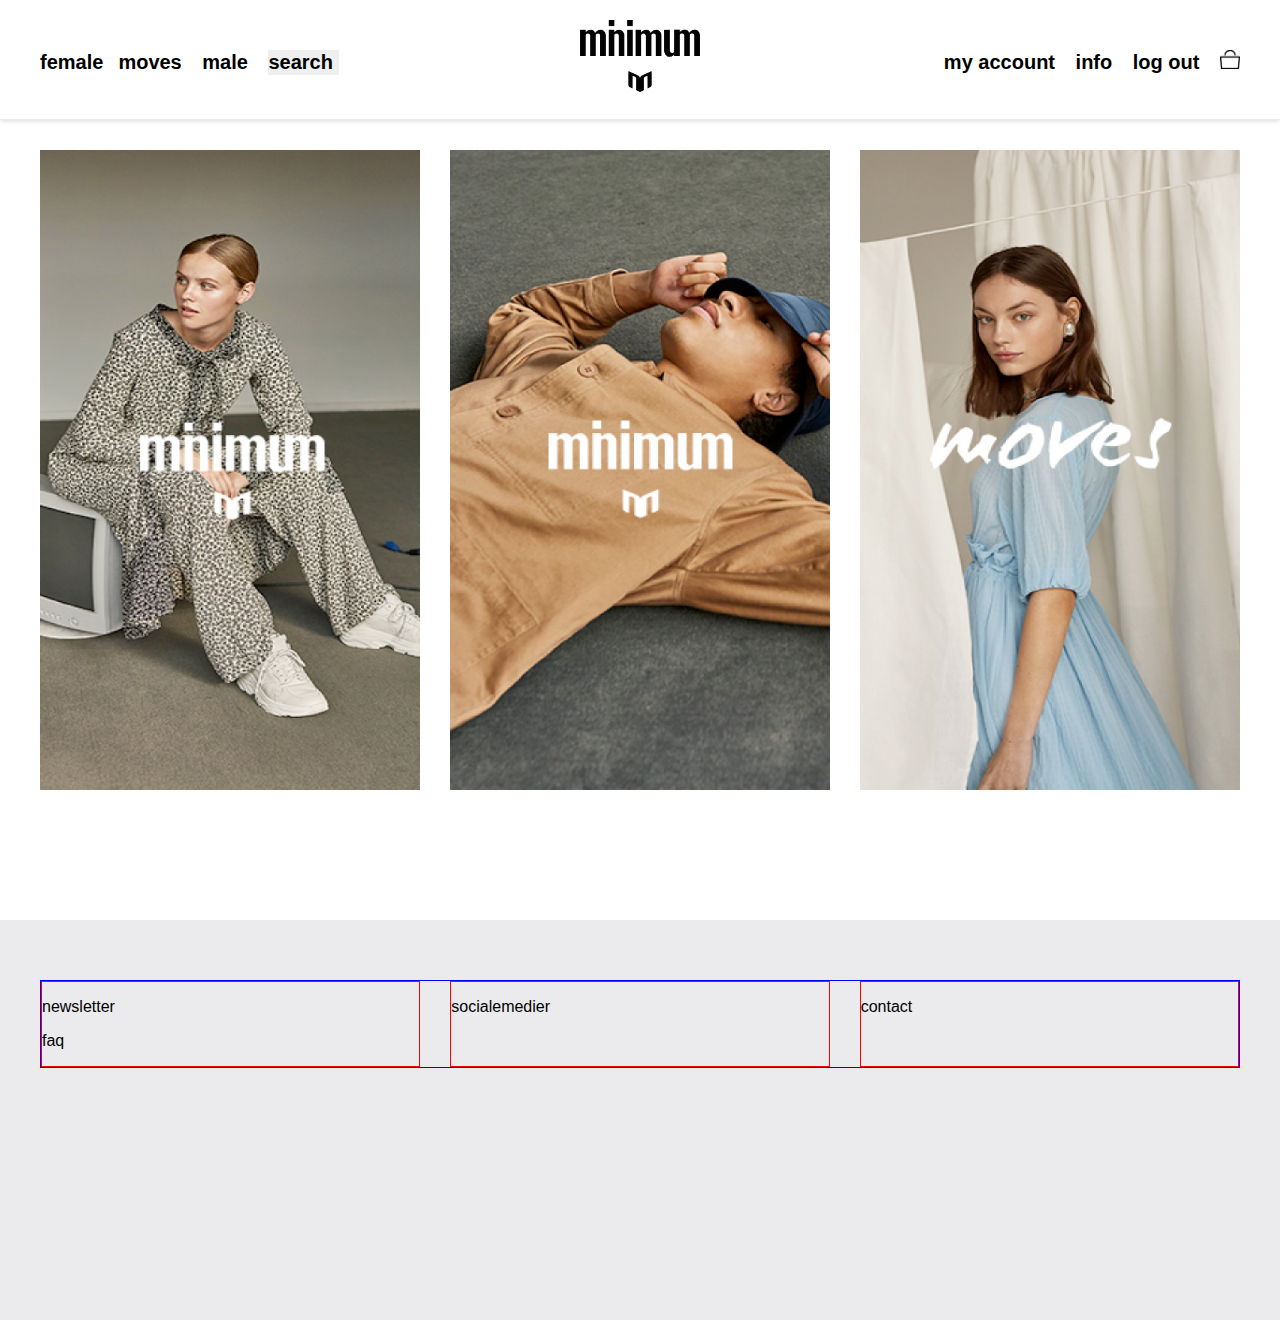
==== index.html @ 531c40c9 "First test" ====
<!DOCTYPE html>
<html lang="en">

<head>
<link rel="stylesheet" type="text/css" href="Styles/style.css">

</head>

<body>

    <header>

    </header>



    <!--    PAGE CONTENT-->
    <section class="page">

        <div id="frontflex">
            <div class="frontmenu1"><a href="female.html"><img src="img/femlae.png" alt=""></a></div>
            <div class="frontmenu2"><a href="male.html"><img src="img/male.png" alt=""></a></div>
            <div class="frontmenu3"><a href="moves.html"><img src="img/moves.png" alt=""></a></div>
        </div>



    </section>

    <footer>

    </footer>
    <script src="js/headerFooter.js"></script>

</body></html>




<!--

HEADER

<nav>
            <div id="headflex1">
               <a href="menu.html" class="burger">&#9776;</a>
                <ul class="headmenu">
                    <li class="menu1 menufirst"><a href="female.html">female</a></li>
                    <li class="menu1"><a href="male.html">male</a></li>
                    <li class="menu1"><a href="moves.html">moves</a></li>
                    <li class="menu1 menulast"><button class="openBtn" onclick="openSearch()">search</button></li>
                </ul>
            </div>
            <div id="headflex2"><a href="index.html"> <img id="logo" src="img/minimumlogo_black.png"> </a></div>
            <div id="headflex3">
                <ul class="headmenu2">
                    <li class="menu2 menufirst"><a href="myaccount.html">my account</a></li>
                    <li class="menu2"><a href="info.html">info</a></li>
                    <li class="menu2"><a href="login.html">log out</a></li>
                    <li class="menu2 menulast"><a href="checkout.html"><img src="img/kurv.png" id="kurven"></a></li>
                </ul>
            </div>
        </nav>
        

        <div id="myOverlay" class="overlay">
  <span class="closebtn" onclick="closeSearch()" title="Close Overlay">×</span>
  <div class="overlay-content">
    <form action="male.html">
      <input type="text" placeholder="search for styles" name="search">
      <button type="submit">search</button>
    </form>
  </div>
</div>
-->



<!--
   HEAD
   
    <title>Page Title</title>
    <link rel="stylesheet" type="text/css" href="Styles/style.css">
-->




<!--


FOOTER



<section class="footercontent">

            <div class="footeritem1">
                <p>newsletter</p>
                <p>faq</p>
            </div>
            <div class="footeritem2">
                <p>socialemedier</p>
            </div>
            <div class="footeritem3">
                <p>contact</p>
            </div>
        </section>
        
-->
---- Styles/style.css ----
* {
    box-sizing: border-box;
}

body {
    font-family: Arial, sans-serif;
    margin: 0;
}

header {
    border-bottom: 1px #ebebed solid;
    height: 120px;
    font-family: Arial, sans-serif;
    box-shadow: 0px 1px 5px 0px rgba(0, 0, 0, 0.15);
    width: 100vw;
}

.page {
    width: 1200px;
    margin: auto;
    min-height: 70vh;
    /*    border: green 2px solid;*/

}

.intextheading {
    font-size: 16px;
    font-weight: 800;
    margin-top: 30px;
}



/*HEADER AND NAV*/

nav {
    display: flex;
    width: 1200px;
    margin: auto;
}

.headmenu {
    padding-left: 0;
    font-size: 20px;
    font-weight: 800;
    margin-top: 50px;
}

.headmenu2 {
    padding-left: 0;
    font-size: 20px;
    font-weight: 800;
    margin-top: 50px;
}

.burger {
    display: none;
}

.menu1 a {
    color: black;
    text-decoration: none;
    list-style: none;
}

.menu1 a:visited {
    color: black;
    text-decoration: none;
}

.menu1 a:active {
    color: black;
    text-decoration: underline;
}

.menu1 a:hover {
    color: black;
    text-decoration: underline;
}

.menu2 a {
    color: black;
    text-decoration: none;
    list-style: none;
}

.menu2 a:visited {
    color: black;
    text-decoration: none;
}

.menu2 a:active {
    color: black;
    text-decoration: underline;
}

.menu2 a:hover {
    color: black;
    text-decoration: underline;
}

.menu1 {
    display: inline-block;
    margin-right: 15px;
}

.menu2 {
    display: inline-block;
    margin-right: 15px;
}

#logo {
    width: 50%;
    display: block;
    margin: auto;
}

#headflex1 {
    flex: 2;

}

#headflex2 {
    flex: 1;
    margin-top: 20px;
}

#headflex3 {
    flex: 2;
    text-align: end;
}


.menulast {
    margin-right: 0;
}

#kurven {
    width: 20px;
}

/*THIS IS FOR SEARCH FUNCTION*/



.openBtn {
    border: none;
    font-size: 20px;
    cursor: pointer;
    font-weight: 800;
    font-family: Arial;
    text-align: start;
    padding-left: 0;
}

.openBtn:hover {
    text-decoration: underline;
}


.overlay {
    height: 100%;
    width: 100%;
    display: none;
    position: fixed;
    z-index: 10;
    top: 108px;
    left: 0;
    /*    background-color: rgba(0, 0, 0, 0.9);*/
    background-color: #1A1A1A
}

.overlay-content {
    font-family: Arial;
    position: relative;
    top: 5%;
    width: 40%;
    text-align: center;
    margin: auto;
    margin-top: 30px;
}

.overlay .closebtn {
    position: absolute;
    top: 20px;
    right: 45px;
    font-size: 60px;
    cursor: pointer;
    color: white;
}

.overlay .closebtn:hover {
    color: grey;
}

.overlay input[type=text] {
    padding-top: 15px;
    padding-bottom: 15px;
    padding-left: 15px;
    font-size: 17px;
    border: none;
    float: left;
    width: 80%;
    background: white;
    border-radius: 2px;
}

.overlay input[type=text]:hover {
    background: #f1f1f1;
}

.overlay button {
    float: left;
    width: 70px;
    padding: 14px;
    background: white;
    font-size: 18px;
    border: none;
    cursor: pointer;
    margin-left: 10px;
    color: black;
    border-radius: 2px;
}



/*FOOTER */

footer {
    height: 400px;
    background-color: #ebebed;
    color: black;
    padding-top: 60px;
    padding-bottom: 24px;
    margin-top: 24px;
    z-index: 2;
    margin-top: 100px;
}

.footercontent {
    width: 1200px;
    margin: auto;
    display: flex;
    border: blue thin solid;
}

.footeritem1 {
    flex: 1;
    border: red thin solid;
    margin: 0px 20px 0px 0px;
}

.footeritem2 {
    flex: 1;
    border: red thin solid;
    margin: 0px 10px 0px 10px;
}

.footeritem3 {
    flex: 1;
    border: red thin solid;
    margin: 0px 0px 0px 20px;
}



/*LOGIN SCREEN*/



#loginlogo {
    display: block;
    margin: auto;
    width: 100px;
    margin-top: 20px;
}


#loginbox {
    height: 400px;
    width: 40%;
    display: block;
    margin: auto;
    margin-top: 15%;
    padding: 50px;
    padding-top: 0px;
    /*    border: black thin solid;*/
}


#loginh1 {
    font-size: 34px;
    font-weight: 400;
    margin-bottom: 20px;
}

#input {
    width: 100%;
    border: 3px black solid;
    height: 60px;
    margin: 10px 0 10px 0;
    font-size: 16px;
    padding-left: 10px;
    padding-right: 10px;
}

#remember {
    margin-top: 20px;
    cursor: pointer;
    margin-left: -1px;
}

#loginbtn {
    width: 100%;
    height: 50px;
    background-color: black;
    color: white;
    font-size: 16px;
    margin-top: 20px;
}


#forgot {
    font-size: 16px;
    color: grey;
    cursor: pointer;
}


#forgot:hover {
    text-decoration: underline;
}

#logintext {
    width: 50%;
    margin: auto;
    text-align: center;
    font-size: 16px;
    font-weight: 200;
}

.log {
    background-color: #ebebed
}




/*FRONTPAGE*/

#frontflex {
    display: flex;
    height: 700px;
}

.frontmenu1 {

    flex: 1;
    margin: 30px 20px 30px 0px;

}

.frontmenu2 {

    flex: 1;
    margin: 30px 10px 30px 10px;

}

.frontmenu3 {

    flex: 1;
    margin: 30px 0px 30px 20px;

}

#frontflex div img {
    height: 100%;
    width: 100%;
}



/*SIDEBAR Male / female / moves*/

.sidenav {
    height: 80%;
    width: 200px;
    position: absolute;
    z-index: 1;
}

.browsesidebar {
    color: black;
    text-decoration: none;
    list-style: none;
}

.browsesidebar a {
    text-decoration: none;
    color: black;
    font-size: 22px;
    font-weight: 600;
}

.browsesidebar a:hover {
    text-decoration: underline;
    color: black;
}

.male a {
    font-size: 16px;
    font-weight: 400;
    text-decoration: none;
    color: black;
}

.male {
    list-style: none;
    font-size: 12px;
    margin-bottom: 3px;
}

#malelist {
    list-style-type: none;
    padding-left: 25px;
}

.male::before {
    content: "- ";
}

.underline {
    text-decoration: underline;
}

.compass {
    margin-left: 24px;
    margin-top: 60px;

}

.compass a {
    color: #C7C7C7;
    font-size: 12px;
    text-decoration: none;
}

.compass a:hover {
    text-decoration: underline;
}

.compass p {
    color: #C7C7C7;
    font-size: 12px;
    text-decoration: none;
    display: inline-block;
}

.stor {
    margin: 5px 0;
}

/*MALE SIDEN*/

#malecontent {
    margin-left: 250px;
    padding-top: 40px;
}

.produkter {
    display: flex;
    flex-wrap: wrap;
    justify-content: space-between;
}

.produktbeskriv {
    width: 30%;
    margin-bottom: 30px;
   
}

.produkterimg {
    width: 100%;
}

.produktbeskriv p {
    text-align: center;
    margin-bottom: 5px;
    margin-top: 5px;
}

.fed {
    font-weight: 800;
}

.produktbeskriv a {
    color: black;
    text-decoration: none
}

.sidetal {
    display: flex;
    width: 200px;
    margin: auto;
    margin-top: 30px;

}
.sidetal p {
    display: inline-block;
      margin: 5px;
    cursor: pointer;
    font-size: 20px;
    font-weight: bolder;
}

.siden {
    font-weight:bolder;

    border-bottom: black 2px solid;
}

.sidetal p:hover {
/*    text-decoration: underline;*/
    border-bottom: black 2px solid;

}

.new {
    position: absolute;
    bottom: 4px;
    left: 0px;
    color: gray;
    font-size: 12px;
    font-weight: 400;
/*    border: #ebebed 2px solid;*/
    padding: 10px 20px;
/*    background-color: #ebebed;*/
    background-color: white;
}

.newbox {
     position: relative;
}



/*MY ACCOUNT*/

.masidenav {
    text-decoration: none;
    font-size: 22px;
    font-weight: 800;

}

.myaccountsidenavitem {
    margin-bottom: 2px;


}


.myaccountsidenavitem a {
    font-size: 15px;
    font-weight: 400;
    text-decoration: none;
    color: black;


}


.myaccountsidenavitem a:hover {
    text-decoration: underline;

}


.myaccountcontent {
    margin-left: 250px;
    padding-top: 40px;
}

.myaccountcontent a {
    color: black;
    text-decoration: none;
}

.myaccountcontent a:hover {
    text-decoration: underline;
}

.myaccountheading {
    font-size: 24px;
    font-weight: 600;
    margin-bottom: 10px;

}

.myaccountcontent hr {
    border: black thin solid;
    display: block;
    width: 100%;
}

.myaccountcontent a {
    float: right;
    margin-top: -30px;
    margin-bottom: 10px;
}

#account,
#account2 {
    list-style: none;
    display: inline-block;
    padding-left: 0;
    margin-right: 100px;
}

#account li {
    font-weight: 800;
}

#accountcontent {
    display: flex;
    flex-direction: row;
}

#accountcontent2 {
        display: none;
  ¨

    }




/*INFO / OM */

.infonav {
    text-decoration: none;
    font-size: 14px;
    font-weight: 400;
    list-style: none;
    margin-top: 20px;
    padding-left: 25px;

}

.infonav li a {
    text-decoration: none;
    color: black;
}

.infonav li a:hover {
    text-decoration: underline;
    color: black;
}


#aboutheading {
    margin-left: 250px;
    padding-top: 40px;


}

#aboutheading h2 {
    font-size: 24px;
}

#omflex {
    display: flex;
    margin-left: 250px;
    justify-content: space-between;

}

#omitem1 p {
    font-weight: 800;
    font-size: 22px;
    margin-top: 0;
}

#omitem1 ul {
    list-style: none;
    padding-left: 0;
}

#ci {
    margin-left: 250px;
    margin-top: 50px;
}
#ci p {
font-weight: 800;
    font-size: 22px;
}

.infosidenav {
    font-size: 18px;
    font-weight: 800;
    margin-bottom: 3px;
}

.fa-facebook-square, .fa-instagram, .fa-envelope {
    margin-right: 20px;
    margin-left: 1px;
font-size: 40px;
    color: black;
    margin-top: 10px;
    
}

.fa-facebook-square a, .fa-instagram a, .fa-envelope a {
    color: black;
}

#omitem3 a {
margin-bottom: 20px;
}

#omitem2 a button {
background-color: black;
    color:white;
    padding: 15px;
    font-size: 14px;
}



#omitem2 {
    display: flex;
    flex-direction: column;
}

#omitem2 a {
margin-bottom: 0px;
}

#some{
    margin-bottom: 15px;
    display: flex;

}




/*INFO / PRESS*/

#pressheading {
    margin-left: 250px;
    padding-top: 40px;
}


#pressheading h2 {
    font-size: 24px;
}


.pressbutton {
    background-color: black;
    color: white;
    padding: 5px 20px;
    font-size: 18px;
}

.nobot {
    margin-bottom: 0;
}
.notop {
    margin-top: 5px;
}

#email {
    color: black;
    text-decoration: underline;
}

#pressheading div {
    font-weight: 800;
    margin-bottom: -30px;
}



/*INFO / FAQ*/

#faqheading {
    margin-left: 250px;
    padding-top: 40px;
}

#faqheading h2 {
    font-size: 24px;
}




/*CHECKOUT*/


#checkoutheading {
    font-size: 24px;
    font-weight: 800;
    padding-top: 40px;
    margin-bottom: 70px;
}

.checkoutbox {
    display: flex;
    margin-bottom: 30px;
    margin-top: -20px;
}

.checkoutitem {
    flex: 1;
}

.checkoutitem img {
    display: block;
    width: 60%;
    margin: auto;
}

.checkoutitem p {
    margin-top: 40px;
}

.one {
    font-weight: 800;

}

.two {
    font-weight: 400;
}

.more {
    flex: 2;
}

.cursor {
    cursor: pointer;
    display: inline-block;
}

.checkoutitem form {
    margin-top: 24px;
}

.total {
    text-align: center;
}

#checkoutbutton {
    padding: 10px 50px;
    width: 300px;
    background-color: black;
    color: white;
    font-size: 18px;
    display: block;
    margin: auto;
}

.checkoutitem form input  {
    margin-top: 15px;
}



/*PRODUCT PAGE*/


.productbox {
    display: flex;
    margin-top: 20px;
    width: 100%;
    height: 750px;
    justify-content: space-between;
}

.productitem1 {
    width: 15%;
    height: 100%;
    display: flex;
    flex-direction: column;
    justify-content: space-between;
}

.productitem1 img {
width: 100%;
    height: 32.666%;

}


.productitem2 {
   width: 50%;
    height: 100%;
}

.productitem2 img {
    width: 100%;
}

.productitem3 {
    width: 31.66%;
}

.text1 {
    font-weight: 800;
    font-size: 20px;
    margin-bottom: 0;
    margin-top: 0;
}

.text2 {
    color: grey;
    font-size: 16px;
    font-weight: 800;
    margin-top: 5px;
}

.text3 {
    font-size: 24px;
    font-weight: 800;
    margin-bottom: 10px;
    margin-top: 10px;
}

.text4 {
    color: dimgray;
    font-size: 16px;
    margin-bottom: 5px;
    margin-top: 5px;
}

.proknap {
    background-color: black;
    color: white;
    padding: 10px 20px;
    font-size: 16px;
    margin-bottom: 10px;
    width: 300px;
}

.proline {
    margin: 30px 0;
}

.colors {
    display: flex;
    height: auto;
    margin-top: 30px;
    width: 100%;
    flex-wrap: wrap;
    flex-direction: row;
}

.colors div {
    width: 150px;
    height: 187px;
    margin-right: 20px;
    margin-bottom: 60px;
}

.colors div img {
    width: 100%;
    margin-bottom: 5px;
}

.colors div p {
    text-align: center;
}


.farvebox {
    display: flex;
    flex-direction: column;
    height: auto;
    width: 100%;
    margin-top: 30px;
}

.farvebox2 {
/*    border: red thin solid;*/
    display: flex;
    flex-direction: row;
    width: 100%;
}

.farvebox2 p {
    text-align: center;
    font-weight: 800;
}

.farvebox2 div {
/*    border: green thin solid;*/
}

.farvebox3 {
/*    border: red thin solid;*/
    display: flex;
    flex-direction: row;
    width: 100%;
/*    margin-bottom: 20px;*/
    height: 50px;
}

.farvebox3 p {
    text-align: center;
}

.farvebox3 div {
/*    border: green thin solid;*/
}

.flex10 {
    flex: 10;
}

.flex8 {
   flex: 7;
}

.flex6 {
    flex: 6;
    font-weight: 800;
}

.flex4 {
    flex: 1;
}

.farvebox3 .flex8 p, .farvebox3 .flex8 form {
    display: inline-block;
}

.farvebox3 .flex8 form input {
    height: 30px;
    text-align: center;
    font-size: 12px;
}

.flex8 p {
    font-size: 14px;
}

.farvebox3  p{
    margin-top: 10px;
}

.farvebox2 .flex8 p {
text-align: left;
    margin-left: 18px;
}

.add {
    display: block;
    margin: auto;
    background-color: black;
    color: white;
    padding: 15px 50px;
    font-size: 16px;
    width: 30%;
    margin-top: 30px;
    
}

.bread {
    margin-top: 30px;
}

.bread a {
    display: inline-block;
    color: gray;
    text-decoration: none;
    
}

.bread a:hover {
    text-decoration: underline;
}

.bread p {
    display: inline-block;
    color: gray;
    text-decoration: none;
    
}


/*PRODUCT HISTORY*/

#phcontent {
    text-align: left;
}

table {
    margin-top: 30px;
}

tr {
    width: 100%;
    margin-left: 250px;
}

th {
    width: 20%;
    padding-bottom: 10px;
}

td {
    padding-bottom: 5px;
}

.mereplads {
    width: 25%;
}

.mindreplads {
    widows: 15%;
}




/*MOBIEL OG TABLET menu*/

.title {
    text-align: center;
}

#mmmenu a,
#mmmenu p {
    display: inline-block;
    text-align: center;
    margin: auto;
}

#mmmenu {
    display: block;
    margin: auto;
    text-align: center;
    margin-bottom: 30px;
}

#shopmenu,
#accountmenu {
    display: none;
    margin: auto;
    text-align: center;
}

#shopmenu a,
#accountmenu a,
#shopmenu p,
#accountmenu p {
    display: inline-block;
    text-align: center;
    margin: auto;
}

.mmform {
    display: block;
    width: 90%;
    margin: auto;
    height: 30px;
    margin-top: 50px;
}


#mmenu1 {
    display: none;
    margin: auto;
    text-align: left;
    width: 40%;
    margin-top: 30px;
}

#mmenu2 {
    display: none;
    margin: auto;
    text-align: left;
    width: 40%;
    margin-top: 30px;
}

#mmenu3 {
    display: none;
    margin: auto;
    text-align: left;
    width: 40%;
    margin-top: 30px;
}

#mmenu4 {
    display: none;
    margin: auto;
    text-align: left;
    width: 40%;
    margin-top: 30px;
}

#mmenu5 {
 display: none;
    margin: auto;
    text-align: left;
    width: 40%;
    margin-top: 30px;
}

#mmenu1 ul {
    list-style: none;
    text-align: left;
    padding-left: 0;
    padding-top: 10px;
}

#mmenu1 ul a {
    font-size: 18px;
    color: black;
    font-weight: 400;
    text-decoration: none;
}

#mmenu2 ul {
    list-style: none;
    text-align: left;
    padding-left: 0;
    padding-top: 10px;
}

#mmenu2 ul a {
    font-size: 18px;
    color: black;
    font-weight: 400;
    text-decoration: none;
}

#mmenu3 ul {
    list-style: none;
    text-align: left;
    padding-left: 0;
    padding-top: 10px;
}

#mmenu3 ul a {
    font-size: 18px;
    color: black;
    font-weight: 400;
    text-decoration: none;
}

#mmenu4 ul {
    list-style: none;
    text-align: left;
    padding-left: 0;
    padding-top: 10px;
}

#mmenu4 ul a {
    font-size: 18px;
    color: black;
    font-weight: 400;
    text-decoration: none;
}

#mmenu5 ul {
    list-style: none;
    text-align: left;
    padding-left: 0;
    padding-top: 10px;
}

#mmenu5 ul a {
    font-size: 18px;
    color: black;
    font-weight: 400;
    text-decoration: none;
}



#mmmenu p{
    margin-left: 10px;
    margin-right: 10px;
    color: gray;
    font-size: 18px;
    font-weight: 800;
}


.mmheading {
    font-size: 22px;
    font-weight: 800;
    margin-bottom: 20px;
    margin-top: 30px;
    text-decoration: underline;
}

#logoutting {
    color: gray;
text-decoration: none;
}

#mshopmenu, #maccountmenu {
      font-size: 22px;
    color: gray;
    cursor: pointer;
}

#shopmenu, #accountmenu {
    font-size: 20px;
}

#shopmenu p, #accountmenu p{
     margin-left: 10px;
    margin-right: 10px;
    color: gray;
    font-size: 18px;
    font-weight: 800;
}






/*TABLET*/
@media screen and (max-width: 992px) {

    .page {
        min-height: 50vh;
    }

    nav {
        width: 100vw;
    }

    .burger {
        display: inline-block;
        margin: 20px 0 0 35px;
        color: black;
        font-weight: 800;
        text-decoration: none;
        font-size: 30px;

    }

    header {
        height: 95px;
    }

    #headflex1 li {
        display: none;
    }

    .menu2 {
        display: none;
    }

    .menulast {
        display: block;
        font-size: 35px;
        padding-right: 10%;
    }

    #headflex3 {
        margin-top: -30px;
    }

    #logo {
        width: 60%;
        ;
    }

    .page {
        width: 100vw;
    }

    .footercontent {
        width: 100vw;
    }

    .openBtn {
        background-color: white;
    }

    #frontflex {
        margin: 0;
        padding: 0;
        height: auto;
    }

    .frontmenu1 {
        height: auto;
        margin: 0;
        border: none;
    }

    .frontmenu2 {
        margin: 0;
        border: none;

    }

    .frontmenu3 {
        margin: 0;
        border: none;

    }



    .sidenav {
        display: none;
    }

    #malecontent {
        margin-left: 50px;
        margin-right: 50px;
    }





    .overlay-content {

        top: 10px;
        width: 50%;

    }

    .overlay {
        top: 95px;
    }


    .myaccountcontent {
        margin-left: 50px;
        margin-right: 50px;
    }

    #aboutheading {
        margin-left: 50px;
        margin-right: 50px;
    }

    #omflex {
        margin-left: 50px;
        margin-right: 50px;
    }

    .chkout {
        margin-left: 5%;
        margin-right: 5%;
    }

    .checkoutbox {
        width: 90%;
        flex-wrap: wrap;
    }

    #faqheading {
        margin-left: 50px;
        margin-right: 50px;
    }

    #pressheading {
        margin-left: 50px;
        margin-right: 50px;
    }

    #loginbox {
        padding: 0;
    }

}


/*MOBILE*/
@media only screen and (max-width: 768px) {

    nav {
        width: 100vw;

    }

    header {
        height: 60px;
    }

    .page {
        width: 100vw;
    }

    .footercontent {
        width: 100vw;

    }

    #frontflex {
        flex-direction: column;
    }

    #loginbox {
        width: 90%;
    }

    #loginbox h1 {
        font-size: 25px;

    }

    #logintext {
        width: 90%;
    }

    .produktbeskriv {
        width: 45%;
    }

    #malecontent {
        margin-left: 30px;
        margin-right: 30px;
        padding-top: 10px;
    }

    #logo {
        /*        width: 100%;*/
        margin-top: -5px;
    }

    #headflex3 {
        margin-top: -44px;
    }

    .menulast {
        padding-right: 20px;
    }

    .burger {
        margin-top: 6px;
        margin-left: 20px;
    }


    .myaccountcontent {
        margin-left: 30px;
        margin-right: 30px;
        padding-top: 0;
    }

    #accountcontent {
        display: none;
    }

    #accountcontent2 {
        display: block;

    }

    #accountcontent2 ul {
        list-style: none;
        padding: 0;
    }

    .myaccountcontent a {
        float: none;
    }

    .acc {
        font-weight: 800;
    }
    
    #aboutheading {
         margin-left: 30px;
        margin-right: 30px;
        padding-top: 0;
    }
    
    #faqheading {
         margin-left: 30px;
        margin-right: 30px;
        padding-top: 0;
    }
    
    #pressheading {
         margin-left: 30px;
        margin-right: 30px;
        padding-top: 0;
    }
    
    table {
        font-size: 10px;
    }
    
    #mmenu1 {
         margin-left: 30px;
        margin-right: 30px;
        padding-top: 0;
        width: auto;
    }
    
    #mmenu1 form {
        border: black solid 1px;
        margin-top: 20px;
    }
    
    .mmform {
        margin-top: 0;
    }
    
    
    
    #mmenu1 {
    display: none;
    margin: auto;
    text-align: left;
    width: 90%;
    margin-top: 30px;
}

#mmenu2 {
    display: none;
    margin: auto;
    text-align: left;
    width: 90%;
    margin-top: 30px;
}

#mmenu3 {
    display: none;
    margin: auto;
    text-align: left;
    width: 90%;
    margin-top: 30px;
}

#mmenu4 {
    display: none;
    margin: auto;
    text-align: left;
    width: 90%;
    margin-top: 30px;
}

#mmenu5 {
 display: none;
    margin: auto;
    text-align: left;
    width: 90%;
    margin-top: 30px;
}
}
---- Styles/style.css ----
* {
    box-sizing: border-box;
}

body {
    font-family: Arial, sans-serif;
    margin: 0;
}

header {
    border-bottom: 1px #ebebed solid;
    height: 120px;
    font-family: Arial, sans-serif;
    box-shadow: 0px 1px 5px 0px rgba(0, 0, 0, 0.15);
    width: 100vw;
}

.page {
    width: 1200px;
    margin: auto;
    min-height: 70vh;
    /*    border: green 2px solid;*/

}

.intextheading {
    font-size: 16px;
    font-weight: 800;
    margin-top: 30px;
}



/*HEADER AND NAV*/

nav {
    display: flex;
    width: 1200px;
    margin: auto;
}

.headmenu {
    padding-left: 0;
    font-size: 20px;
    font-weight: 800;
    margin-top: 50px;
}

.headmenu2 {
    padding-left: 0;
    font-size: 20px;
    font-weight: 800;
    margin-top: 50px;
}

.burger {
    display: none;
}

.menu1 a {
    color: black;
    text-decoration: none;
    list-style: none;
}

.menu1 a:visited {
    color: black;
    text-decoration: none;
}

.menu1 a:active {
    color: black;
    text-decoration: underline;
}

.menu1 a:hover {
    color: black;
    text-decoration: underline;
}

.menu2 a {
    color: black;
    text-decoration: none;
    list-style: none;
}

.menu2 a:visited {
    color: black;
    text-decoration: none;
}

.menu2 a:active {
    color: black;
    text-decoration: underline;
}

.menu2 a:hover {
    color: black;
    text-decoration: underline;
}

.menu1 {
    display: inline-block;
    margin-right: 15px;
}

.menu2 {
    display: inline-block;
    margin-right: 15px;
}

#logo {
    width: 50%;
    display: block;
    margin: auto;
}

#headflex1 {
    flex: 2;

}

#headflex2 {
    flex: 1;
    margin-top: 20px;
}

#headflex3 {
    flex: 2;
    text-align: end;
}


.menulast {
    margin-right: 0;
}

#kurven {
    width: 20px;
}

/*THIS IS FOR SEARCH FUNCTION*/



.openBtn {
    border: none;
    font-size: 20px;
    cursor: pointer;
    font-weight: 800;
    font-family: Arial;
    text-align: start;
    padding-left: 0;
}

.openBtn:hover {
    text-decoration: underline;
}


.overlay {
    height: 100%;
    width: 100%;
    display: none;
    position: fixed;
    z-index: 10;
    top: 108px;
    left: 0;
    /*    background-color: rgba(0, 0, 0, 0.9);*/
    background-color: #1A1A1A
}

.overlay-content {
    font-family: Arial;
    position: relative;
    top: 5%;
    width: 40%;
    text-align: center;
    margin: auto;
    margin-top: 30px;
}

.overlay .closebtn {
    position: absolute;
    top: 20px;
    right: 45px;
    font-size: 60px;
    cursor: pointer;
    color: white;
}

.overlay .closebtn:hover {
    color: grey;
}

.overlay input[type=text] {
    padding-top: 15px;
    padding-bottom: 15px;
    padding-left: 15px;
    font-size: 17px;
    border: none;
    float: left;
    width: 80%;
    background: white;
    border-radius: 2px;
}

.overlay input[type=text]:hover {
    background: #f1f1f1;
}

.overlay button {
    float: left;
    width: 70px;
    padding: 14px;
    background: white;
    font-size: 18px;
    border: none;
    cursor: pointer;
    margin-left: 10px;
    color: black;
    border-radius: 2px;
}



/*FOOTER */

footer {
    height: 400px;
    background-color: #ebebed;
    color: black;
    padding-top: 60px;
    padding-bottom: 24px;
    margin-top: 24px;
    z-index: 2;
    margin-top: 100px;
}

.footercontent {
    width: 1200px;
    margin: auto;
    display: flex;
    border: blue thin solid;
}

.footeritem1 {
    flex: 1;
    border: red thin solid;
    margin: 0px 20px 0px 0px;
}

.footeritem2 {
    flex: 1;
    border: red thin solid;
    margin: 0px 10px 0px 10px;
}

.footeritem3 {
    flex: 1;
    border: red thin solid;
    margin: 0px 0px 0px 20px;
}



/*LOGIN SCREEN*/



#loginlogo {
    display: block;
    margin: auto;
    width: 100px;
    margin-top: 20px;
}


#loginbox {
    height: 400px;
    width: 40%;
    display: block;
    margin: auto;
    margin-top: 15%;
    padding: 50px;
    padding-top: 0px;
    /*    border: black thin solid;*/
}


#loginh1 {
    font-size: 34px;
    font-weight: 400;
    margin-bottom: 20px;
}

#input {
    width: 100%;
    border: 3px black solid;
    height: 60px;
    margin: 10px 0 10px 0;
    font-size: 16px;
    padding-left: 10px;
    padding-right: 10px;
}

#remember {
    margin-top: 20px;
    cursor: pointer;
    margin-left: -1px;
}

#loginbtn {
    width: 100%;
    height: 50px;
    background-color: black;
    color: white;
    font-size: 16px;
    margin-top: 20px;
}


#forgot {
    font-size: 16px;
    color: grey;
    cursor: pointer;
}


#forgot:hover {
    text-decoration: underline;
}

#logintext {
    width: 50%;
    margin: auto;
    text-align: center;
    font-size: 16px;
    font-weight: 200;
}

.log {
    background-color: #ebebed
}




/*FRONTPAGE*/

#frontflex {
    display: flex;
    height: 700px;
}

.frontmenu1 {

    flex: 1;
    margin: 30px 20px 30px 0px;

}

.frontmenu2 {

    flex: 1;
    margin: 30px 10px 30px 10px;

}

.frontmenu3 {

    flex: 1;
    margin: 30px 0px 30px 20px;

}

#frontflex div img {
    height: 100%;
    width: 100%;
}



/*SIDEBAR Male / female / moves*/

.sidenav {
    height: 80%;
    width: 200px;
    position: absolute;
    z-index: 1;
}

.browsesidebar {
    color: black;
    text-decoration: none;
    list-style: none;
}

.browsesidebar a {
    text-decoration: none;
    color: black;
    font-size: 22px;
    font-weight: 600;
}

.browsesidebar a:hover {
    text-decoration: underline;
    color: black;
}

.male a {
    font-size: 16px;
    font-weight: 400;
    text-decoration: none;
    color: black;
}

.male {
    list-style: none;
    font-size: 12px;
    margin-bottom: 3px;
}

#malelist {
    list-style-type: none;
    padding-left: 25px;
}

.male::before {
    content: "- ";
}

.underline {
    text-decoration: underline;
}

.compass {
    margin-left: 24px;
    margin-top: 60px;

}

.compass a {
    color: #C7C7C7;
    font-size: 12px;
    text-decoration: none;
}

.compass a:hover {
    text-decoration: underline;
}

.compass p {
    color: #C7C7C7;
    font-size: 12px;
    text-decoration: none;
    display: inline-block;
}

.stor {
    margin: 5px 0;
}

/*MALE SIDEN*/

#malecontent {
    margin-left: 250px;
    padding-top: 40px;
}

.produkter {
    display: flex;
    flex-wrap: wrap;
    justify-content: space-between;
}

.produktbeskriv {
    width: 30%;
    margin-bottom: 30px;
   
}

.produkterimg {
    width: 100%;
}

.produktbeskriv p {
    text-align: center;
    margin-bottom: 5px;
    margin-top: 5px;
}

.fed {
    font-weight: 800;
}

.produktbeskriv a {
    color: black;
    text-decoration: none
}

.sidetal {
    display: flex;
    width: 200px;
    margin: auto;
    margin-top: 30px;

}
.sidetal p {
    display: inline-block;
      margin: 5px;
    cursor: pointer;
    font-size: 20px;
    font-weight: bolder;
}

.siden {
    font-weight:bolder;

    border-bottom: black 2px solid;
}

.sidetal p:hover {
/*    text-decoration: underline;*/
    border-bottom: black 2px solid;

}

.new {
    position: absolute;
    bottom: 4px;
    left: 0px;
    color: gray;
    font-size: 12px;
    font-weight: 400;
/*    border: #ebebed 2px solid;*/
    padding: 10px 20px;
/*    background-color: #ebebed;*/
    background-color: white;
}

.newbox {
     position: relative;
}



/*MY ACCOUNT*/

.masidenav {
    text-decoration: none;
    font-size: 22px;
    font-weight: 800;

}

.myaccountsidenavitem {
    margin-bottom: 2px;


}


.myaccountsidenavitem a {
    font-size: 15px;
    font-weight: 400;
    text-decoration: none;
    color: black;


}


.myaccountsidenavitem a:hover {
    text-decoration: underline;

}


.myaccountcontent {
    margin-left: 250px;
    padding-top: 40px;
}

.myaccountcontent a {
    color: black;
    text-decoration: none;
}

.myaccountcontent a:hover {
    text-decoration: underline;
}

.myaccountheading {
    font-size: 24px;
    font-weight: 600;
    margin-bottom: 10px;

}

.myaccountcontent hr {
    border: black thin solid;
    display: block;
    width: 100%;
}

.myaccountcontent a {
    float: right;
    margin-top: -30px;
    margin-bottom: 10px;
}

#account,
#account2 {
    list-style: none;
    display: inline-block;
    padding-left: 0;
    margin-right: 100px;
}

#account li {
    font-weight: 800;
}

#accountcontent {
    display: flex;
    flex-direction: row;
}

#accountcontent2 {
        display: none;
  ¨

    }




/*INFO / OM */

.infonav {
    text-decoration: none;
    font-size: 14px;
    font-weight: 400;
    list-style: none;
    margin-top: 20px;
    padding-left: 25px;

}

.infonav li a {
    text-decoration: none;
    color: black;
}

.infonav li a:hover {
    text-decoration: underline;
    color: black;
}


#aboutheading {
    margin-left: 250px;
    padding-top: 40px;


}

#aboutheading h2 {
    font-size: 24px;
}

#omflex {
    display: flex;
    margin-left: 250px;
    justify-content: space-between;

}

#omitem1 p {
    font-weight: 800;
    font-size: 22px;
    margin-top: 0;
}

#omitem1 ul {
    list-style: none;
    padding-left: 0;
}

#ci {
    margin-left: 250px;
    margin-top: 50px;
}
#ci p {
font-weight: 800;
    font-size: 22px;
}

.infosidenav {
    font-size: 18px;
    font-weight: 800;
    margin-bottom: 3px;
}

.fa-facebook-square, .fa-instagram, .fa-envelope {
    margin-right: 20px;
    margin-left: 1px;
font-size: 40px;
    color: black;
    margin-top: 10px;
    
}

.fa-facebook-square a, .fa-instagram a, .fa-envelope a {
    color: black;
}

#omitem3 a {
margin-bottom: 20px;
}

#omitem2 a button {
background-color: black;
    color:white;
    padding: 15px;
    font-size: 14px;
}



#omitem2 {
    display: flex;
    flex-direction: column;
}

#omitem2 a {
margin-bottom: 0px;
}

#some{
    margin-bottom: 15px;
    display: flex;

}




/*INFO / PRESS*/

#pressheading {
    margin-left: 250px;
    padding-top: 40px;
}


#pressheading h2 {
    font-size: 24px;
}


.pressbutton {
    background-color: black;
    color: white;
    padding: 5px 20px;
    font-size: 18px;
}

.nobot {
    margin-bottom: 0;
}
.notop {
    margin-top: 5px;
}

#email {
    color: black;
    text-decoration: underline;
}

#pressheading div {
    font-weight: 800;
    margin-bottom: -30px;
}



/*INFO / FAQ*/

#faqheading {
    margin-left: 250px;
    padding-top: 40px;
}

#faqheading h2 {
    font-size: 24px;
}




/*CHECKOUT*/


#checkoutheading {
    font-size: 24px;
    font-weight: 800;
    padding-top: 40px;
    margin-bottom: 70px;
}

.checkoutbox {
    display: flex;
    margin-bottom: 30px;
    margin-top: -20px;
}

.checkoutitem {
    flex: 1;
}

.checkoutitem img {
    display: block;
    width: 60%;
    margin: auto;
}

.checkoutitem p {
    margin-top: 40px;
}

.one {
    font-weight: 800;

}

.two {
    font-weight: 400;
}

.more {
    flex: 2;
}

.cursor {
    cursor: pointer;
    display: inline-block;
}

.checkoutitem form {
    margin-top: 24px;
}

.total {
    text-align: center;
}

#checkoutbutton {
    padding: 10px 50px;
    width: 300px;
    background-color: black;
    color: white;
    font-size: 18px;
    display: block;
    margin: auto;
}

.checkoutitem form input  {
    margin-top: 15px;
}



/*PRODUCT PAGE*/


.productbox {
    display: flex;
    margin-top: 20px;
    width: 100%;
    height: 750px;
    justify-content: space-between;
}

.productitem1 {
    width: 15%;
    height: 100%;
    display: flex;
    flex-direction: column;
    justify-content: space-between;
}

.productitem1 img {
width: 100%;
    height: 32.666%;

}


.productitem2 {
   width: 50%;
    height: 100%;
}

.productitem2 img {
    width: 100%;
}

.productitem3 {
    width: 31.66%;
}

.text1 {
    font-weight: 800;
    font-size: 20px;
    margin-bottom: 0;
    margin-top: 0;
}

.text2 {
    color: grey;
    font-size: 16px;
    font-weight: 800;
    margin-top: 5px;
}

.text3 {
    font-size: 24px;
    font-weight: 800;
    margin-bottom: 10px;
    margin-top: 10px;
}

.text4 {
    color: dimgray;
    font-size: 16px;
    margin-bottom: 5px;
    margin-top: 5px;
}

.proknap {
    background-color: black;
    color: white;
    padding: 10px 20px;
    font-size: 16px;
    margin-bottom: 10px;
    width: 300px;
}

.proline {
    margin: 30px 0;
}

.colors {
    display: flex;
    height: auto;
    margin-top: 30px;
    width: 100%;
    flex-wrap: wrap;
    flex-direction: row;
}

.colors div {
    width: 150px;
    height: 187px;
    margin-right: 20px;
    margin-bottom: 60px;
}

.colors div img {
    width: 100%;
    margin-bottom: 5px;
}

.colors div p {
    text-align: center;
}


.farvebox {
    display: flex;
    flex-direction: column;
    height: auto;
    width: 100%;
    margin-top: 30px;
}

.farvebox2 {
/*    border: red thin solid;*/
    display: flex;
    flex-direction: row;
    width: 100%;
}

.farvebox2 p {
    text-align: center;
    font-weight: 800;
}

.farvebox2 div {
/*    border: green thin solid;*/
}

.farvebox3 {
/*    border: red thin solid;*/
    display: flex;
    flex-direction: row;
    width: 100%;
/*    margin-bottom: 20px;*/
    height: 50px;
}

.farvebox3 p {
    text-align: center;
}

.farvebox3 div {
/*    border: green thin solid;*/
}

.flex10 {
    flex: 10;
}

.flex8 {
   flex: 7;
}

.flex6 {
    flex: 6;
    font-weight: 800;
}

.flex4 {
    flex: 1;
}

.farvebox3 .flex8 p, .farvebox3 .flex8 form {
    display: inline-block;
}

.farvebox3 .flex8 form input {
    height: 30px;
    text-align: center;
    font-size: 12px;
}

.flex8 p {
    font-size: 14px;
}

.farvebox3  p{
    margin-top: 10px;
}

.farvebox2 .flex8 p {
text-align: left;
    margin-left: 18px;
}

.add {
    display: block;
    margin: auto;
    background-color: black;
    color: white;
    padding: 15px 50px;
    font-size: 16px;
    width: 30%;
    margin-top: 30px;
    
}

.bread {
    margin-top: 30px;
}

.bread a {
    display: inline-block;
    color: gray;
    text-decoration: none;
    
}

.bread a:hover {
    text-decoration: underline;
}

.bread p {
    display: inline-block;
    color: gray;
    text-decoration: none;
    
}


/*PRODUCT HISTORY*/

#phcontent {
    text-align: left;
}

table {
    margin-top: 30px;
}

tr {
    width: 100%;
    margin-left: 250px;
}

th {
    width: 20%;
    padding-bottom: 10px;
}

td {
    padding-bottom: 5px;
}

.mereplads {
    width: 25%;
}

.mindreplads {
    widows: 15%;
}




/*MOBIEL OG TABLET menu*/

.title {
    text-align: center;
}

#mmmenu a,
#mmmenu p {
    display: inline-block;
    text-align: center;
    margin: auto;
}

#mmmenu {
    display: block;
    margin: auto;
    text-align: center;
    margin-bottom: 30px;
}

#shopmenu,
#accountmenu {
    display: none;
    margin: auto;
    text-align: center;
}

#shopmenu a,
#accountmenu a,
#shopmenu p,
#accountmenu p {
    display: inline-block;
    text-align: center;
    margin: auto;
}

.mmform {
    display: block;
    width: 90%;
    margin: auto;
    height: 30px;
    margin-top: 50px;
}


#mmenu1 {
    display: none;
    margin: auto;
    text-align: left;
    width: 40%;
    margin-top: 30px;
}

#mmenu2 {
    display: none;
    margin: auto;
    text-align: left;
    width: 40%;
    margin-top: 30px;
}

#mmenu3 {
    display: none;
    margin: auto;
    text-align: left;
    width: 40%;
    margin-top: 30px;
}

#mmenu4 {
    display: none;
    margin: auto;
    text-align: left;
    width: 40%;
    margin-top: 30px;
}

#mmenu5 {
 display: none;
    margin: auto;
    text-align: left;
    width: 40%;
    margin-top: 30px;
}

#mmenu1 ul {
    list-style: none;
    text-align: left;
    padding-left: 0;
    padding-top: 10px;
}

#mmenu1 ul a {
    font-size: 18px;
    color: black;
    font-weight: 400;
    text-decoration: none;
}

#mmenu2 ul {
    list-style: none;
    text-align: left;
    padding-left: 0;
    padding-top: 10px;
}

#mmenu2 ul a {
    font-size: 18px;
    color: black;
    font-weight: 400;
    text-decoration: none;
}

#mmenu3 ul {
    list-style: none;
    text-align: left;
    padding-left: 0;
    padding-top: 10px;
}

#mmenu3 ul a {
    font-size: 18px;
    color: black;
    font-weight: 400;
    text-decoration: none;
}

#mmenu4 ul {
    list-style: none;
    text-align: left;
    padding-left: 0;
    padding-top: 10px;
}

#mmenu4 ul a {
    font-size: 18px;
    color: black;
    font-weight: 400;
    text-decoration: none;
}

#mmenu5 ul {
    list-style: none;
    text-align: left;
    padding-left: 0;
    padding-top: 10px;
}

#mmenu5 ul a {
    font-size: 18px;
    color: black;
    font-weight: 400;
    text-decoration: none;
}



#mmmenu p{
    margin-left: 10px;
    margin-right: 10px;
    color: gray;
    font-size: 18px;
    font-weight: 800;
}


.mmheading {
    font-size: 22px;
    font-weight: 800;
    margin-bottom: 20px;
    margin-top: 30px;
    text-decoration: underline;
}

#logoutting {
    color: gray;
text-decoration: none;
}

#mshopmenu, #maccountmenu {
      font-size: 22px;
    color: gray;
    cursor: pointer;
}

#shopmenu, #accountmenu {
    font-size: 20px;
}

#shopmenu p, #accountmenu p{
     margin-left: 10px;
    margin-right: 10px;
    color: gray;
    font-size: 18px;
    font-weight: 800;
}






/*TABLET*/
@media screen and (max-width: 992px) {

    .page {
        min-height: 50vh;
    }

    nav {
        width: 100vw;
    }

    .burger {
        display: inline-block;
        margin: 20px 0 0 35px;
        color: black;
        font-weight: 800;
        text-decoration: none;
        font-size: 30px;

    }

    header {
        height: 95px;
    }

    #headflex1 li {
        display: none;
    }

    .menu2 {
        display: none;
    }

    .menulast {
        display: block;
        font-size: 35px;
        padding-right: 10%;
    }

    #headflex3 {
        margin-top: -30px;
    }

    #logo {
        width: 60%;
        ;
    }

    .page {
        width: 100vw;
    }

    .footercontent {
        width: 100vw;
    }

    .openBtn {
        background-color: white;
    }

    #frontflex {
        margin: 0;
        padding: 0;
        height: auto;
    }

    .frontmenu1 {
        height: auto;
        margin: 0;
        border: none;
    }

    .frontmenu2 {
        margin: 0;
        border: none;

    }

    .frontmenu3 {
        margin: 0;
        border: none;

    }



    .sidenav {
        display: none;
    }

    #malecontent {
        margin-left: 50px;
        margin-right: 50px;
    }





    .overlay-content {

        top: 10px;
        width: 50%;

    }

    .overlay {
        top: 95px;
    }


    .myaccountcontent {
        margin-left: 50px;
        margin-right: 50px;
    }

    #aboutheading {
        margin-left: 50px;
        margin-right: 50px;
    }

    #omflex {
        margin-left: 50px;
        margin-right: 50px;
    }

    .chkout {
        margin-left: 5%;
        margin-right: 5%;
    }

    .checkoutbox {
        width: 90%;
        flex-wrap: wrap;
    }

    #faqheading {
        margin-left: 50px;
        margin-right: 50px;
    }

    #pressheading {
        margin-left: 50px;
        margin-right: 50px;
    }

    #loginbox {
        padding: 0;
    }

}


/*MOBILE*/
@media only screen and (max-width: 768px) {

    nav {
        width: 100vw;

    }

    header {
        height: 60px;
    }

    .page {
        width: 100vw;
    }

    .footercontent {
        width: 100vw;

    }

    #frontflex {
        flex-direction: column;
    }

    #loginbox {
        width: 90%;
    }

    #loginbox h1 {
        font-size: 25px;

    }

    #logintext {
        width: 90%;
    }

    .produktbeskriv {
        width: 45%;
    }

    #malecontent {
        margin-left: 30px;
        margin-right: 30px;
        padding-top: 10px;
    }

    #logo {
        /*        width: 100%;*/
        margin-top: -5px;
    }

    #headflex3 {
        margin-top: -44px;
    }

    .menulast {
        padding-right: 20px;
    }

    .burger {
        margin-top: 6px;
        margin-left: 20px;
    }


    .myaccountcontent {
        margin-left: 30px;
        margin-right: 30px;
        padding-top: 0;
    }

    #accountcontent {
        display: none;
    }

    #accountcontent2 {
        display: block;

    }

    #accountcontent2 ul {
        list-style: none;
        padding: 0;
    }

    .myaccountcontent a {
        float: none;
    }

    .acc {
        font-weight: 800;
    }
    
    #aboutheading {
         margin-left: 30px;
        margin-right: 30px;
        padding-top: 0;
    }
    
    #faqheading {
         margin-left: 30px;
        margin-right: 30px;
        padding-top: 0;
    }
    
    #pressheading {
         margin-left: 30px;
        margin-right: 30px;
        padding-top: 0;
    }
    
    table {
        font-size: 10px;
    }
    
    #mmenu1 {
         margin-left: 30px;
        margin-right: 30px;
        padding-top: 0;
        width: auto;
    }
    
    #mmenu1 form {
        border: black solid 1px;
        margin-top: 20px;
    }
    
    .mmform {
        margin-top: 0;
    }
    
    
    
    #mmenu1 {
    display: none;
    margin: auto;
    text-align: left;
    width: 90%;
    margin-top: 30px;
}

#mmenu2 {
    display: none;
    margin: auto;
    text-align: left;
    width: 90%;
    margin-top: 30px;
}

#mmenu3 {
    display: none;
    margin: auto;
    text-align: left;
    width: 90%;
    margin-top: 30px;
}

#mmenu4 {
    display: none;
    margin: auto;
    text-align: left;
    width: 90%;
    margin-top: 30px;
}

#mmenu5 {
 display: none;
    margin: auto;
    text-align: left;
    width: 90%;
    margin-top: 30px;
}
}
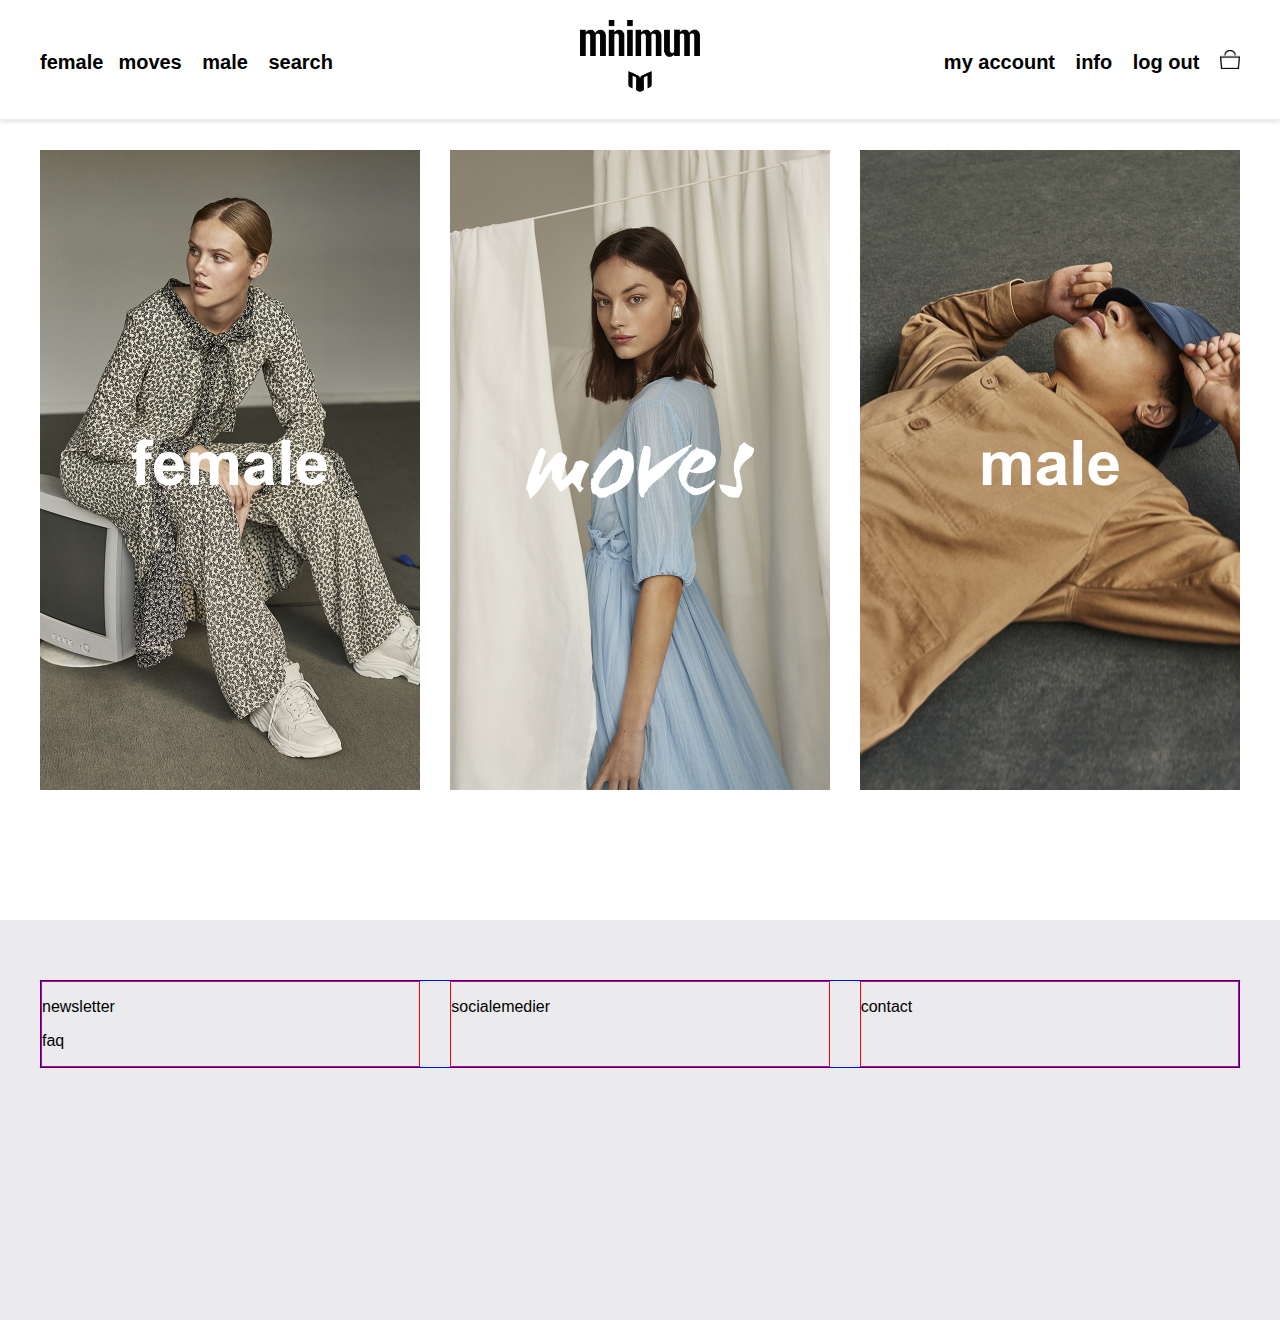
==== commit 3faf3ff1: "Nr 2 test" ====
--- a/index.html
+++ b/index.html
@@ -18,9 +18,15 @@
     <section class="page">
 
         <div id="frontflex">
-            <div class="frontmenu1"><a href="female.html"><img src="img/femlae.png" alt=""></a></div>
-            <div class="frontmenu2"><a href="male.html"><img src="img/male.png" alt=""></a></div>
-            <div class="frontmenu3"><a href="moves.html"><img src="img/moves.png" alt=""></a></div>
+            <div class="frontmenu1"><a href="female.html"><img src="img/female.jpg" alt=""></a></div>
+            <div class="frontmenu2"><a href="moves.html"><img src="img/moves.jpg" alt=""></a></div>
+            <div class="frontmenu3"><a href="male.html"><img src="img/male.jpg" alt=""></a></div>
+        </div>
+        
+         <div id="frontflex2">
+            <div class="frontmenu1"><a href="female.html"><img src="img/female_mobil.jpg" alt=""></a></div>
+            <div class="frontmenu2"><a href="male.html"><img src="img/moves_mobil.jpg" alt=""></a></div>
+            <div class="frontmenu3"><a href="moves.html"><img src="img/male_mobil.jpg" alt=""></a></div>
         </div>
 
 
@@ -51,7 +57,12 @@
                     <li class="menu1 menulast"><button class="openBtn" onclick="openSearch()">search</button></li>
                 </ul>
             </div>
-            <div id="headflex2"><a href="index.html"> <img id="logo" src="img/minimumlogo_black.png"> </a></div>
+            
+            <div id="headflex2"><a href="index.html"> 
+            <img id="logo" src="img/minimumlogo_black.png">
+            <img id="logo2" src="img/minimumlogo_black_mobil.png"> 
+            </a></div>
+            
             <div id="headflex3">
                 <ul class="headmenu2">
                     <li class="menu2 menufirst"><a href="myaccount.html">my account</a></li>
--- a/Styles/style.css
+++ b/Styles/style.css
@@ -29,6 +29,9 @@
     margin-top: 30px;
 }
 
+button {
+    border: none;
+}
 
 
 /*HEADER AND NAV*/
@@ -115,6 +118,11 @@
     margin: auto;
 }
 
+#logo2 {
+    display: none;
+}
+
+
 #headflex1 {
     flex: 2;
 
@@ -151,6 +159,7 @@
     font-family: Arial;
     text-align: start;
     padding-left: 0;
+    background-color: white;
 }
 
 .openBtn:hover {
@@ -317,6 +326,7 @@
     color: white;
     font-size: 16px;
     margin-top: 20px;
+    border: none;
 }
 
 
@@ -343,6 +353,11 @@
     background-color: #ebebed
 }
 
+#fjern2 {
+    display: none;
+
+}
+
 
 
 
@@ -377,6 +392,10 @@
 #frontflex div img {
     height: 100%;
     width: 100%;
+}
+
+#frontflex2 {
+    display: none;
 }
 
 
@@ -477,7 +496,7 @@
 .produktbeskriv {
     width: 30%;
     margin-bottom: 30px;
-   
+
 }
 
 .produkterimg {
@@ -506,22 +525,23 @@
     margin-top: 30px;
 
 }
+
 .sidetal p {
     display: inline-block;
-      margin: 5px;
+    margin: 5px;
     cursor: pointer;
     font-size: 20px;
     font-weight: bolder;
 }
 
 .siden {
-    font-weight:bolder;
+    font-weight: bolder;
 
     border-bottom: black 2px solid;
 }
 
 .sidetal p:hover {
-/*    text-decoration: underline;*/
+    /*    text-decoration: underline;*/
     border-bottom: black 2px solid;
 
 }
@@ -533,14 +553,14 @@
     color: gray;
     font-size: 12px;
     font-weight: 400;
-/*    border: #ebebed 2px solid;*/
+    /*    border: #ebebed 2px solid;*/
     padding: 10px 20px;
-/*    background-color: #ebebed;*/
+    /*    background-color: #ebebed;*/
     background-color: white;
 }
 
 .newbox {
-     position: relative;
+    position: relative;
 }
 
 
@@ -628,10 +648,9 @@
 }
 
 #accountcontent2 {
-        display: none;
-  ¨
-
-    }
+    display: none;
+    ¨
+}
 
 
 
@@ -692,8 +711,9 @@
     margin-left: 250px;
     margin-top: 50px;
 }
+
 #ci p {
-font-weight: 800;
+    font-weight: 800;
     font-size: 22px;
 }
 
@@ -703,26 +723,30 @@
     margin-bottom: 3px;
 }
 
-.fa-facebook-square, .fa-instagram, .fa-envelope {
+.fa-facebook-square,
+.fa-instagram,
+.fa-envelope {
     margin-right: 20px;
     margin-left: 1px;
-font-size: 40px;
+    font-size: 40px;
     color: black;
     margin-top: 10px;
-    
-}
-
-.fa-facebook-square a, .fa-instagram a, .fa-envelope a {
+
+}
+
+.fa-facebook-square a,
+.fa-instagram a,
+.fa-envelope a {
     color: black;
 }
 
 #omitem3 a {
-margin-bottom: 20px;
+    margin-bottom: 20px;
 }
 
 #omitem2 a button {
-background-color: black;
-    color:white;
+    background-color: black;
+    color: white;
     padding: 15px;
     font-size: 14px;
 }
@@ -735,10 +759,10 @@
 }
 
 #omitem2 a {
-margin-bottom: 0px;
-}
-
-#some{
+    margin-bottom: 0px;
+}
+
+#some {
     margin-bottom: 15px;
     display: flex;
 
@@ -770,6 +794,7 @@
 .nobot {
     margin-bottom: 0;
 }
+
 .notop {
     margin-top: 5px;
 }
@@ -866,7 +891,7 @@
     margin: auto;
 }
 
-.checkoutitem form input  {
+.checkoutitem form input {
     margin-top: 15px;
 }
 
@@ -892,14 +917,14 @@
 }
 
 .productitem1 img {
-width: 100%;
+    width: 100%;
     height: 32.666%;
 
 }
 
 
 .productitem2 {
-   width: 50%;
+    width: 50%;
     height: 100%;
 }
 
@@ -984,10 +1009,18 @@
     height: auto;
     width: 100%;
     margin-top: 30px;
+    display: block;
 }
 
 .farvebox2 {
-/*    border: red thin solid;*/
+    display: none;
+}
+
+
+
+
+
+.farvebox2 {
     display: flex;
     flex-direction: row;
     width: 100%;
@@ -998,16 +1031,12 @@
     font-weight: 800;
 }
 
-.farvebox2 div {
-/*    border: green thin solid;*/
-}
+.farvebox2 div {}
 
 .farvebox3 {
-/*    border: red thin solid;*/
     display: flex;
     flex-direction: row;
     width: 100%;
-/*    margin-bottom: 20px;*/
     height: 50px;
 }
 
@@ -1016,7 +1045,7 @@
 }
 
 .farvebox3 div {
-/*    border: green thin solid;*/
+    /*    border: green thin solid;*/
 }
 
 .flex10 {
@@ -1024,7 +1053,7 @@
 }
 
 .flex8 {
-   flex: 7;
+    flex: 7;
 }
 
 .flex6 {
@@ -1036,7 +1065,8 @@
     flex: 1;
 }
 
-.farvebox3 .flex8 p, .farvebox3 .flex8 form {
+.farvebox3 .flex8 p,
+.farvebox3 .flex8 form {
     display: inline-block;
 }
 
@@ -1050,12 +1080,12 @@
     font-size: 14px;
 }
 
-.farvebox3  p{
+.farvebox3 p {
     margin-top: 10px;
 }
 
 .farvebox2 .flex8 p {
-text-align: left;
+    text-align: left;
     margin-left: 18px;
 }
 
@@ -1068,7 +1098,7 @@
     font-size: 16px;
     width: 30%;
     margin-top: 30px;
-    
+
 }
 
 .bread {
@@ -1079,7 +1109,7 @@
     display: inline-block;
     color: gray;
     text-decoration: none;
-    
+
 }
 
 .bread a:hover {
@@ -1090,7 +1120,7 @@
     display: inline-block;
     color: gray;
     text-decoration: none;
-    
+
 }
 
 
@@ -1154,6 +1184,13 @@
     display: none;
     margin: auto;
     text-align: center;
+
+}
+
+#shopmenu {
+    display: block;
+    color: gray;
+
 }
 
 #shopmenu a,
@@ -1175,7 +1212,7 @@
 
 
 #mmenu1 {
-    display: none;
+    display: block;
     margin: auto;
     text-align: left;
     width: 40%;
@@ -1207,7 +1244,7 @@
 }
 
 #mmenu5 {
- display: none;
+    display: none;
     margin: auto;
     text-align: left;
     width: 40%;
@@ -1286,7 +1323,7 @@
 
 
 
-#mmmenu p{
+#mmmenu p {
     margin-left: 10px;
     margin-right: 10px;
     color: gray;
@@ -1305,21 +1342,24 @@
 
 #logoutting {
     color: gray;
-text-decoration: none;
-}
-
-#mshopmenu, #maccountmenu {
-      font-size: 22px;
+    text-decoration: none;
+}
+
+#mshopmenu,
+#maccountmenu {
+    font-size: 22px;
     color: gray;
     cursor: pointer;
 }
 
-#shopmenu, #accountmenu {
+#shopmenu,
+#accountmenu {
     font-size: 20px;
 }
 
-#shopmenu p, #accountmenu p{
-     margin-left: 10px;
+#shopmenu p,
+#accountmenu p {
+    margin-left: 10px;
     margin-right: 10px;
     color: gray;
     font-size: 18px;
@@ -1328,11 +1368,24 @@
 
 
 
+#mshopmenu {
+    color: black;
+    font-weight: 800;
+    text-decoration: underline;
+}
+
+#femaleting {
+    color: black;
+    font-weight: 800;
+    text-decoration: underline;
+
+}
+
 
 
 
 /*TABLET*/
-@media screen and (max-width: 992px) {
+@media screen and (max-width: 1200px) {
 
     .page {
         min-height: 50vh;
@@ -1348,12 +1401,13 @@
         color: black;
         font-weight: 800;
         text-decoration: none;
-        font-size: 30px;
-
-    }
-
-    header {
-        height: 95px;
+        font-size: 50px;
+
+    }
+
+    #kurven {
+        width: 40px;
+        margin-top: 15px
     }
 
     #headflex1 li {
@@ -1479,13 +1533,295 @@
 
     #loginbox {
         padding: 0;
-    }
-
-}
+        width: 50%;
+    }
+
+    #logintext {
+        width: 60%;
+    }
+
+    .mmform {
+        border: black thin solid;
+        height: 40px;
+        width: 100%;
+        padding: 10px;
+    }
+
+    #mmenu3,
+    #mmenu2,
+    #mmenu1,
+    #mmenu4,
+    #mmenu5 {
+        width: 60%;
+    }
+
+    #account li,
+    #account2 li {
+        font-size: 22px;
+    }
+
+    .myaccountheading {
+        font-size: 28px;
+    }
+
+    .myaccountcontent a {
+        color: white;
+    }
+
+    .edit {
+        border: black thin solid;
+        background-color: black;
+        color: white;
+        padding: 10px 30px;
+    }
+
+    #ci {
+        margin: 50px;
+    }
+
+    #ci p {
+        font-size: 28px;
+    }
+
+    #aboutheading h2 {
+        font-size: 28px;
+    }
+
+    #aboutheading p {
+        font-size: 22px;
+    }
+
+    #omitem1 ul li {
+        font-size: 22px;
+    }
+
+    .fa-facebook-square,
+    .fa-instagram,
+    .fa-envelope {
+        font-size: 60px;
+        margin-top: 15px;
+    }
+
+    #some {
+        margin-right: 100px;
+    }
+
+    #some {
+        justify-content: space-between;
+    }
+
+    #pressheading h2 {
+        font-size: 28px;
+    }
+
+    #pressheading p {
+        font-size: 22px;
+    }
+
+    .pressbutton {
+        padding: 10px 30px;
+        font-size: 20px;
+    }
+
+    #faqheading h2 {
+        font-size: 28px;
+    }
+
+    #faqheading p {
+        font-size: 22px;
+    }
+
+    .productbox {
+        flex-wrap: wrap;
+        width: auto;
+        margin-left: 50px;
+        margin-right: 50px;
+        align-content: flex-start;
+        height: auto;
+    }
+
+    .productitem1 {
+        width: 24%;
+        height: auto;
+
+        justify-content: flex-start;
+
+    }
+
+    .productitem1 img {
+        height: auto;
+
+    }
+
+    .tik1,
+    .tik2 {
+        margin-bottom: 6%
+    }
+
+    .tik3 {
+        margin-bottom: 0;
+    }
+
+
+    .productitem2 {
+        width: 74%;
+    }
+
+    .productitem3 {
+        width: 60%;
+        margin: auto;
+        margin-top: 50px;
+
+    }
+
+    .productitem3 p {
+        text-align: center;
+    }
+
+    .text1 {
+        font-size: 24px;
+    }
+
+    .text2 {
+        font-size: 20px;
+    }
+
+    .text3 {
+        font-size: 28px;
+    }
+
+    .text4 {
+        font-size: 20px;
+    }
+
+    .proknap {
+        display: none;
+    }
+
+    .proline {
+        margin-left: 50px;
+        margin-right: 50px;
+    }
+
+    .text1 {
+        text-align: center;
+        margin-bottom: 30px;
+    }
+
+    .colors {
+        display: flex;
+        height: auto;
+        width: 90%;
+        margin: auto;
+        flex-wrap: wrap;
+        flex-direction: row;
+        justify-content: space-between;
+    }
+
+    .colors div {
+        width: 18%;
+        height: auto;
+        margin-bottom: 30px;
+        margin-right: 0;
+    }
+
+    .colors div img {
+        width: 100%;
+        margin-bottom: 5px;
+    }
+
+    .bread {
+        margin-left: 50px;
+    }
+
+    .farvebox {
+        display: none;
+    }
+
+    .farvebox2 {
+        display: block;
+        margin: auto;
+        width: auto;
+        margin-left: 50px;
+        margin-right: 50px;
+    }
+
+
+
+    .accordion {
+        background-color: white;
+        color: black;
+        cursor: pointer;
+        padding: 18px;
+        width: 100%;
+        text-align: center;
+        border: gray solid 2px;
+        outline: none;
+        transition: 0.4s;
+        font-size: 20px;
+        margin-bottom: 20px;
+
+    }
+
+
+    .active,
+    .accordion:hover {
+        background-color: #ebebed;
+    }
+
+
+    .panel {
+        padding: 0 18px;
+        background-color: white;
+        display: none;
+        overflow: hidden;
+        margin-top: -20px;
+        margin-bottom: 20px;
+        border: gray solid 2px;
+        border-top: none;
+        flex-direction: column;
+    }
+
+    .picked {
+        text-align: center;
+        border: black solid thin;
+        width: 50px;
+        margin: 10px;
+        display: inline-block;
+    }
+    
+    .picked form {
+
+        border-top: thin black solid;
+        height: 40px;
+
+    }
+    
+        .picked form input {
+        font-size: 16px;
+        height: 30px;
+            text-align: center;
+            margin-top: 4px;
+            
+    }
+    
+    .picked p {
+        margin: 5px 
+
+        
+    }
+    
+    
+    
+    
+    
+    
+}
+
 
 
 /*MOBILE*/
-@media only screen and (max-width: 768px) {
+@media screen and (max-width: 768px) {
 
     nav {
         width: 100vw;
@@ -1493,7 +1829,7 @@
     }
 
     header {
-        height: 60px;
+        height: 70px;
     }
 
     .page {
@@ -1578,84 +1914,243 @@
     .acc {
         font-weight: 800;
     }
-    
+
     #aboutheading {
-         margin-left: 30px;
+        margin-left: 30px;
         margin-right: 30px;
         padding-top: 0;
     }
-    
+
     #faqheading {
-         margin-left: 30px;
+        margin-left: 30px;
         margin-right: 30px;
         padding-top: 0;
     }
-    
+
     #pressheading {
-         margin-left: 30px;
+        margin-left: 30px;
         margin-right: 30px;
         padding-top: 0;
     }
-    
+
     table {
         font-size: 10px;
     }
-    
+
     #mmenu1 {
-         margin-left: 30px;
+        margin-left: 30px;
         margin-right: 30px;
         padding-top: 0;
         width: auto;
     }
-    
+
     #mmenu1 form {
-        border: black solid 1px;
+
         margin-top: 20px;
     }
-    
+
     .mmform {
         margin-top: 0;
     }
+
+
+
+    #mmenu1 {
+        display: block;
+        margin: auto;
+        text-align: left;
+        width: 90%;
+        margin-top: 30px;
+    }
+
+    #mmenu2 {
+        display: none;
+        margin: auto;
+        text-align: left;
+        width: 90%;
+        margin-top: 30px;
+    }
+
+    #mmenu3 {
+        display: none;
+        margin: auto;
+        text-align: left;
+        width: 90%;
+        margin-top: 30px;
+    }
+
+    #mmenu4 {
+        display: none;
+        margin: auto;
+        text-align: left;
+        width: 90%;
+        margin-top: 30px;
+    }
+
+    #mmenu5 {
+        display: none;
+        margin: auto;
+        text-align: left;
+        width: 90%;
+        margin-top: 30px;
+    }
+
+    .burger {
+        font-size: 38px;
+    }
+
+    #kurven {
+        width: 30px;
+    }
+
+    #logo {
+        height: 46px;
+        width: auto;
+    }
+
+    #fjern {
+        display: none;
+    }
+
+    #fjern2 {
+        display: block;
+    }
+
+
+    #faqheading p,
+    #faqheading li {
+        font-size: 20px;
+    }
+
+    #faqheading h2 {
+        font-size: 26px;
+    }
+
+    #pressheading h2 {
+        font-size: 26px;
+    }
+
+    #pressheading p {
+        font-size: 20px;
+    }
+
+    button {
+        width: 100%;
+        display: block;
+        margin: auto;
+    }
+
+    #aboutheading h2 {
+        font-size: 26px;
+    }
+
+    #ci p {
+        font-size: 26px;
+    }
+
+    #aboutheading p {
+        font-size: 20px;
+    }
+
+    #omflex {
+        flex-direction: column;
+        margin-left: 30px;
+        margin-right: 30px;
+    }
+
+    #ci {
+        margin: 50px 30px 10px 30px;
+    }
+
+    #omitem1 ul li {
+        font-size: 20px;
+    }
+
+
+    .fa-facebook-square,
+    .fa-instagram,
+    .fa-envelope {
+        font-size: 40px;
+        margin-top: 15px;
+    }
+
+    #some {
+        width: 30%;
+    }
+
+    .myaccountcontent a {
+        float: none;
+        display: block;
+        position: absolute;
+        top: 850px;
+        margin: auto;
+
+        width: 90%;
+        left: 5%;
+        text-align: center;
+    }
+
+
+    #accountcontent2 ul li {
+        font-size: 20px;
+    }
+
+    #frontflex {
+        display: none;
+    }
+
+    #frontflex2 {
+        display: block;
+    }
+
+    .frontmenu1,
+    .frontmenu2,
+    .frontmenu3 {
+        width: 100vw;
+    }
+
+    .frontmenu1 a img,
+    .frontmenu2 a img,
+    .frontmenu3 a img {
+        width: 100%;
+    }
+
+    #logo2 {
+        display: block;
+        height: 40px;
+        width: auto;
+        margin: auto;
+        margin-top: -5px;
+
+    }
+
+    #logo {
+        display: none;
+    }
     
+    .farvebox2 {
+        margin-left: 30px;
+        margin-right: 30px;
+    }
+    .picked {
+        margin: 5px;
+    }
     
+    .add {
+        width: 100%;
+    }
     
-    #mmenu1 {
-    display: none;
-    margin: auto;
-    text-align: left;
-    width: 90%;
-    margin-top: 30px;
-}
-
-#mmenu2 {
-    display: none;
-    margin: auto;
-    text-align: left;
-    width: 90%;
-    margin-top: 30px;
-}
-
-#mmenu3 {
-    display: none;
-    margin: auto;
-    text-align: left;
-    width: 90%;
-    margin-top: 30px;
-}
-
-#mmenu4 {
-    display: none;
-    margin: auto;
-    text-align: left;
-    width: 90%;
-    margin-top: 30px;
-}
-
-#mmenu5 {
- display: none;
-    margin: auto;
-    text-align: left;
-    width: 90%;
-    margin-top: 30px;
-}
-}
+    .addd {
+        display: block;
+        margin-left: 30px;
+        margin-right: 30px;
+        width: auto;
+    }
+    
+    .productbox {
+        flex-direction: column;
+    }
+
+
+
+}
--- a/Styles/style.css
+++ b/Styles/style.css
@@ -29,6 +29,9 @@
     margin-top: 30px;
 }
 
+button {
+    border: none;
+}
 
 
 /*HEADER AND NAV*/
@@ -115,6 +118,11 @@
     margin: auto;
 }
 
+#logo2 {
+    display: none;
+}
+
+
 #headflex1 {
     flex: 2;
 
@@ -151,6 +159,7 @@
     font-family: Arial;
     text-align: start;
     padding-left: 0;
+    background-color: white;
 }
 
 .openBtn:hover {
@@ -317,6 +326,7 @@
     color: white;
     font-size: 16px;
     margin-top: 20px;
+    border: none;
 }
 
 
@@ -343,6 +353,11 @@
     background-color: #ebebed
 }
 
+#fjern2 {
+    display: none;
+
+}
+
 
 
 
@@ -377,6 +392,10 @@
 #frontflex div img {
     height: 100%;
     width: 100%;
+}
+
+#frontflex2 {
+    display: none;
 }
 
 
@@ -477,7 +496,7 @@
 .produktbeskriv {
     width: 30%;
     margin-bottom: 30px;
-   
+
 }
 
 .produkterimg {
@@ -506,22 +525,23 @@
     margin-top: 30px;
 
 }
+
 .sidetal p {
     display: inline-block;
-      margin: 5px;
+    margin: 5px;
     cursor: pointer;
     font-size: 20px;
     font-weight: bolder;
 }
 
 .siden {
-    font-weight:bolder;
+    font-weight: bolder;
 
     border-bottom: black 2px solid;
 }
 
 .sidetal p:hover {
-/*    text-decoration: underline;*/
+    /*    text-decoration: underline;*/
     border-bottom: black 2px solid;
 
 }
@@ -533,14 +553,14 @@
     color: gray;
     font-size: 12px;
     font-weight: 400;
-/*    border: #ebebed 2px solid;*/
+    /*    border: #ebebed 2px solid;*/
     padding: 10px 20px;
-/*    background-color: #ebebed;*/
+    /*    background-color: #ebebed;*/
     background-color: white;
 }
 
 .newbox {
-     position: relative;
+    position: relative;
 }
 
 
@@ -628,10 +648,9 @@
 }
 
 #accountcontent2 {
-        display: none;
-  ¨
-
-    }
+    display: none;
+    ¨
+}
 
 
 
@@ -692,8 +711,9 @@
     margin-left: 250px;
     margin-top: 50px;
 }
+
 #ci p {
-font-weight: 800;
+    font-weight: 800;
     font-size: 22px;
 }
 
@@ -703,26 +723,30 @@
     margin-bottom: 3px;
 }
 
-.fa-facebook-square, .fa-instagram, .fa-envelope {
+.fa-facebook-square,
+.fa-instagram,
+.fa-envelope {
     margin-right: 20px;
     margin-left: 1px;
-font-size: 40px;
+    font-size: 40px;
     color: black;
     margin-top: 10px;
-    
-}
-
-.fa-facebook-square a, .fa-instagram a, .fa-envelope a {
+
+}
+
+.fa-facebook-square a,
+.fa-instagram a,
+.fa-envelope a {
     color: black;
 }
 
 #omitem3 a {
-margin-bottom: 20px;
+    margin-bottom: 20px;
 }
 
 #omitem2 a button {
-background-color: black;
-    color:white;
+    background-color: black;
+    color: white;
     padding: 15px;
     font-size: 14px;
 }
@@ -735,10 +759,10 @@
 }
 
 #omitem2 a {
-margin-bottom: 0px;
-}
-
-#some{
+    margin-bottom: 0px;
+}
+
+#some {
     margin-bottom: 15px;
     display: flex;
 
@@ -770,6 +794,7 @@
 .nobot {
     margin-bottom: 0;
 }
+
 .notop {
     margin-top: 5px;
 }
@@ -866,7 +891,7 @@
     margin: auto;
 }
 
-.checkoutitem form input  {
+.checkoutitem form input {
     margin-top: 15px;
 }
 
@@ -892,14 +917,14 @@
 }
 
 .productitem1 img {
-width: 100%;
+    width: 100%;
     height: 32.666%;
 
 }
 
 
 .productitem2 {
-   width: 50%;
+    width: 50%;
     height: 100%;
 }
 
@@ -984,10 +1009,18 @@
     height: auto;
     width: 100%;
     margin-top: 30px;
+    display: block;
 }
 
 .farvebox2 {
-/*    border: red thin solid;*/
+    display: none;
+}
+
+
+
+
+
+.farvebox2 {
     display: flex;
     flex-direction: row;
     width: 100%;
@@ -998,16 +1031,12 @@
     font-weight: 800;
 }
 
-.farvebox2 div {
-/*    border: green thin solid;*/
-}
+.farvebox2 div {}
 
 .farvebox3 {
-/*    border: red thin solid;*/
     display: flex;
     flex-direction: row;
     width: 100%;
-/*    margin-bottom: 20px;*/
     height: 50px;
 }
 
@@ -1016,7 +1045,7 @@
 }
 
 .farvebox3 div {
-/*    border: green thin solid;*/
+    /*    border: green thin solid;*/
 }
 
 .flex10 {
@@ -1024,7 +1053,7 @@
 }
 
 .flex8 {
-   flex: 7;
+    flex: 7;
 }
 
 .flex6 {
@@ -1036,7 +1065,8 @@
     flex: 1;
 }
 
-.farvebox3 .flex8 p, .farvebox3 .flex8 form {
+.farvebox3 .flex8 p,
+.farvebox3 .flex8 form {
     display: inline-block;
 }
 
@@ -1050,12 +1080,12 @@
     font-size: 14px;
 }
 
-.farvebox3  p{
+.farvebox3 p {
     margin-top: 10px;
 }
 
 .farvebox2 .flex8 p {
-text-align: left;
+    text-align: left;
     margin-left: 18px;
 }
 
@@ -1068,7 +1098,7 @@
     font-size: 16px;
     width: 30%;
     margin-top: 30px;
-    
+
 }
 
 .bread {
@@ -1079,7 +1109,7 @@
     display: inline-block;
     color: gray;
     text-decoration: none;
-    
+
 }
 
 .bread a:hover {
@@ -1090,7 +1120,7 @@
     display: inline-block;
     color: gray;
     text-decoration: none;
-    
+
 }
 
 
@@ -1154,6 +1184,13 @@
     display: none;
     margin: auto;
     text-align: center;
+
+}
+
+#shopmenu {
+    display: block;
+    color: gray;
+
 }
 
 #shopmenu a,
@@ -1175,7 +1212,7 @@
 
 
 #mmenu1 {
-    display: none;
+    display: block;
     margin: auto;
     text-align: left;
     width: 40%;
@@ -1207,7 +1244,7 @@
 }
 
 #mmenu5 {
- display: none;
+    display: none;
     margin: auto;
     text-align: left;
     width: 40%;
@@ -1286,7 +1323,7 @@
 
 
 
-#mmmenu p{
+#mmmenu p {
     margin-left: 10px;
     margin-right: 10px;
     color: gray;
@@ -1305,21 +1342,24 @@
 
 #logoutting {
     color: gray;
-text-decoration: none;
-}
-
-#mshopmenu, #maccountmenu {
-      font-size: 22px;
+    text-decoration: none;
+}
+
+#mshopmenu,
+#maccountmenu {
+    font-size: 22px;
     color: gray;
     cursor: pointer;
 }
 
-#shopmenu, #accountmenu {
+#shopmenu,
+#accountmenu {
     font-size: 20px;
 }
 
-#shopmenu p, #accountmenu p{
-     margin-left: 10px;
+#shopmenu p,
+#accountmenu p {
+    margin-left: 10px;
     margin-right: 10px;
     color: gray;
     font-size: 18px;
@@ -1328,11 +1368,24 @@
 
 
 
+#mshopmenu {
+    color: black;
+    font-weight: 800;
+    text-decoration: underline;
+}
+
+#femaleting {
+    color: black;
+    font-weight: 800;
+    text-decoration: underline;
+
+}
+
 
 
 
 /*TABLET*/
-@media screen and (max-width: 992px) {
+@media screen and (max-width: 1200px) {
 
     .page {
         min-height: 50vh;
@@ -1348,12 +1401,13 @@
         color: black;
         font-weight: 800;
         text-decoration: none;
-        font-size: 30px;
-
-    }
-
-    header {
-        height: 95px;
+        font-size: 50px;
+
+    }
+
+    #kurven {
+        width: 40px;
+        margin-top: 15px
     }
 
     #headflex1 li {
@@ -1479,13 +1533,295 @@
 
     #loginbox {
         padding: 0;
-    }
-
-}
+        width: 50%;
+    }
+
+    #logintext {
+        width: 60%;
+    }
+
+    .mmform {
+        border: black thin solid;
+        height: 40px;
+        width: 100%;
+        padding: 10px;
+    }
+
+    #mmenu3,
+    #mmenu2,
+    #mmenu1,
+    #mmenu4,
+    #mmenu5 {
+        width: 60%;
+    }
+
+    #account li,
+    #account2 li {
+        font-size: 22px;
+    }
+
+    .myaccountheading {
+        font-size: 28px;
+    }
+
+    .myaccountcontent a {
+        color: white;
+    }
+
+    .edit {
+        border: black thin solid;
+        background-color: black;
+        color: white;
+        padding: 10px 30px;
+    }
+
+    #ci {
+        margin: 50px;
+    }
+
+    #ci p {
+        font-size: 28px;
+    }
+
+    #aboutheading h2 {
+        font-size: 28px;
+    }
+
+    #aboutheading p {
+        font-size: 22px;
+    }
+
+    #omitem1 ul li {
+        font-size: 22px;
+    }
+
+    .fa-facebook-square,
+    .fa-instagram,
+    .fa-envelope {
+        font-size: 60px;
+        margin-top: 15px;
+    }
+
+    #some {
+        margin-right: 100px;
+    }
+
+    #some {
+        justify-content: space-between;
+    }
+
+    #pressheading h2 {
+        font-size: 28px;
+    }
+
+    #pressheading p {
+        font-size: 22px;
+    }
+
+    .pressbutton {
+        padding: 10px 30px;
+        font-size: 20px;
+    }
+
+    #faqheading h2 {
+        font-size: 28px;
+    }
+
+    #faqheading p {
+        font-size: 22px;
+    }
+
+    .productbox {
+        flex-wrap: wrap;
+        width: auto;
+        margin-left: 50px;
+        margin-right: 50px;
+        align-content: flex-start;
+        height: auto;
+    }
+
+    .productitem1 {
+        width: 24%;
+        height: auto;
+
+        justify-content: flex-start;
+
+    }
+
+    .productitem1 img {
+        height: auto;
+
+    }
+
+    .tik1,
+    .tik2 {
+        margin-bottom: 6%
+    }
+
+    .tik3 {
+        margin-bottom: 0;
+    }
+
+
+    .productitem2 {
+        width: 74%;
+    }
+
+    .productitem3 {
+        width: 60%;
+        margin: auto;
+        margin-top: 50px;
+
+    }
+
+    .productitem3 p {
+        text-align: center;
+    }
+
+    .text1 {
+        font-size: 24px;
+    }
+
+    .text2 {
+        font-size: 20px;
+    }
+
+    .text3 {
+        font-size: 28px;
+    }
+
+    .text4 {
+        font-size: 20px;
+    }
+
+    .proknap {
+        display: none;
+    }
+
+    .proline {
+        margin-left: 50px;
+        margin-right: 50px;
+    }
+
+    .text1 {
+        text-align: center;
+        margin-bottom: 30px;
+    }
+
+    .colors {
+        display: flex;
+        height: auto;
+        width: 90%;
+        margin: auto;
+        flex-wrap: wrap;
+        flex-direction: row;
+        justify-content: space-between;
+    }
+
+    .colors div {
+        width: 18%;
+        height: auto;
+        margin-bottom: 30px;
+        margin-right: 0;
+    }
+
+    .colors div img {
+        width: 100%;
+        margin-bottom: 5px;
+    }
+
+    .bread {
+        margin-left: 50px;
+    }
+
+    .farvebox {
+        display: none;
+    }
+
+    .farvebox2 {
+        display: block;
+        margin: auto;
+        width: auto;
+        margin-left: 50px;
+        margin-right: 50px;
+    }
+
+
+
+    .accordion {
+        background-color: white;
+        color: black;
+        cursor: pointer;
+        padding: 18px;
+        width: 100%;
+        text-align: center;
+        border: gray solid 2px;
+        outline: none;
+        transition: 0.4s;
+        font-size: 20px;
+        margin-bottom: 20px;
+
+    }
+
+
+    .active,
+    .accordion:hover {
+        background-color: #ebebed;
+    }
+
+
+    .panel {
+        padding: 0 18px;
+        background-color: white;
+        display: none;
+        overflow: hidden;
+        margin-top: -20px;
+        margin-bottom: 20px;
+        border: gray solid 2px;
+        border-top: none;
+        flex-direction: column;
+    }
+
+    .picked {
+        text-align: center;
+        border: black solid thin;
+        width: 50px;
+        margin: 10px;
+        display: inline-block;
+    }
+    
+    .picked form {
+
+        border-top: thin black solid;
+        height: 40px;
+
+    }
+    
+        .picked form input {
+        font-size: 16px;
+        height: 30px;
+            text-align: center;
+            margin-top: 4px;
+            
+    }
+    
+    .picked p {
+        margin: 5px 
+
+        
+    }
+    
+    
+    
+    
+    
+    
+}
+
 
 
 /*MOBILE*/
-@media only screen and (max-width: 768px) {
+@media screen and (max-width: 768px) {
 
     nav {
         width: 100vw;
@@ -1493,7 +1829,7 @@
     }
 
     header {
-        height: 60px;
+        height: 70px;
     }
 
     .page {
@@ -1578,84 +1914,243 @@
     .acc {
         font-weight: 800;
     }
-    
+
     #aboutheading {
-         margin-left: 30px;
+        margin-left: 30px;
         margin-right: 30px;
         padding-top: 0;
     }
-    
+
     #faqheading {
-         margin-left: 30px;
+        margin-left: 30px;
         margin-right: 30px;
         padding-top: 0;
     }
-    
+
     #pressheading {
-         margin-left: 30px;
+        margin-left: 30px;
         margin-right: 30px;
         padding-top: 0;
     }
-    
+
     table {
         font-size: 10px;
     }
-    
+
     #mmenu1 {
-         margin-left: 30px;
+        margin-left: 30px;
         margin-right: 30px;
         padding-top: 0;
         width: auto;
     }
-    
+
     #mmenu1 form {
-        border: black solid 1px;
+
         margin-top: 20px;
     }
-    
+
     .mmform {
         margin-top: 0;
     }
+
+
+
+    #mmenu1 {
+        display: block;
+        margin: auto;
+        text-align: left;
+        width: 90%;
+        margin-top: 30px;
+    }
+
+    #mmenu2 {
+        display: none;
+        margin: auto;
+        text-align: left;
+        width: 90%;
+        margin-top: 30px;
+    }
+
+    #mmenu3 {
+        display: none;
+        margin: auto;
+        text-align: left;
+        width: 90%;
+        margin-top: 30px;
+    }
+
+    #mmenu4 {
+        display: none;
+        margin: auto;
+        text-align: left;
+        width: 90%;
+        margin-top: 30px;
+    }
+
+    #mmenu5 {
+        display: none;
+        margin: auto;
+        text-align: left;
+        width: 90%;
+        margin-top: 30px;
+    }
+
+    .burger {
+        font-size: 38px;
+    }
+
+    #kurven {
+        width: 30px;
+    }
+
+    #logo {
+        height: 46px;
+        width: auto;
+    }
+
+    #fjern {
+        display: none;
+    }
+
+    #fjern2 {
+        display: block;
+    }
+
+
+    #faqheading p,
+    #faqheading li {
+        font-size: 20px;
+    }
+
+    #faqheading h2 {
+        font-size: 26px;
+    }
+
+    #pressheading h2 {
+        font-size: 26px;
+    }
+
+    #pressheading p {
+        font-size: 20px;
+    }
+
+    button {
+        width: 100%;
+        display: block;
+        margin: auto;
+    }
+
+    #aboutheading h2 {
+        font-size: 26px;
+    }
+
+    #ci p {
+        font-size: 26px;
+    }
+
+    #aboutheading p {
+        font-size: 20px;
+    }
+
+    #omflex {
+        flex-direction: column;
+        margin-left: 30px;
+        margin-right: 30px;
+    }
+
+    #ci {
+        margin: 50px 30px 10px 30px;
+    }
+
+    #omitem1 ul li {
+        font-size: 20px;
+    }
+
+
+    .fa-facebook-square,
+    .fa-instagram,
+    .fa-envelope {
+        font-size: 40px;
+        margin-top: 15px;
+    }
+
+    #some {
+        width: 30%;
+    }
+
+    .myaccountcontent a {
+        float: none;
+        display: block;
+        position: absolute;
+        top: 850px;
+        margin: auto;
+
+        width: 90%;
+        left: 5%;
+        text-align: center;
+    }
+
+
+    #accountcontent2 ul li {
+        font-size: 20px;
+    }
+
+    #frontflex {
+        display: none;
+    }
+
+    #frontflex2 {
+        display: block;
+    }
+
+    .frontmenu1,
+    .frontmenu2,
+    .frontmenu3 {
+        width: 100vw;
+    }
+
+    .frontmenu1 a img,
+    .frontmenu2 a img,
+    .frontmenu3 a img {
+        width: 100%;
+    }
+
+    #logo2 {
+        display: block;
+        height: 40px;
+        width: auto;
+        margin: auto;
+        margin-top: -5px;
+
+    }
+
+    #logo {
+        display: none;
+    }
     
+    .farvebox2 {
+        margin-left: 30px;
+        margin-right: 30px;
+    }
+    .picked {
+        margin: 5px;
+    }
     
+    .add {
+        width: 100%;
+    }
     
-    #mmenu1 {
-    display: none;
-    margin: auto;
-    text-align: left;
-    width: 90%;
-    margin-top: 30px;
-}
-
-#mmenu2 {
-    display: none;
-    margin: auto;
-    text-align: left;
-    width: 90%;
-    margin-top: 30px;
-}
-
-#mmenu3 {
-    display: none;
-    margin: auto;
-    text-align: left;
-    width: 90%;
-    margin-top: 30px;
-}
-
-#mmenu4 {
-    display: none;
-    margin: auto;
-    text-align: left;
-    width: 90%;
-    margin-top: 30px;
-}
-
-#mmenu5 {
- display: none;
-    margin: auto;
-    text-align: left;
-    width: 90%;
-    margin-top: 30px;
-}
-}
+    .addd {
+        display: block;
+        margin-left: 30px;
+        margin-right: 30px;
+        width: auto;
+    }
+    
+    .productbox {
+        flex-direction: column;
+    }
+
+
+
+}
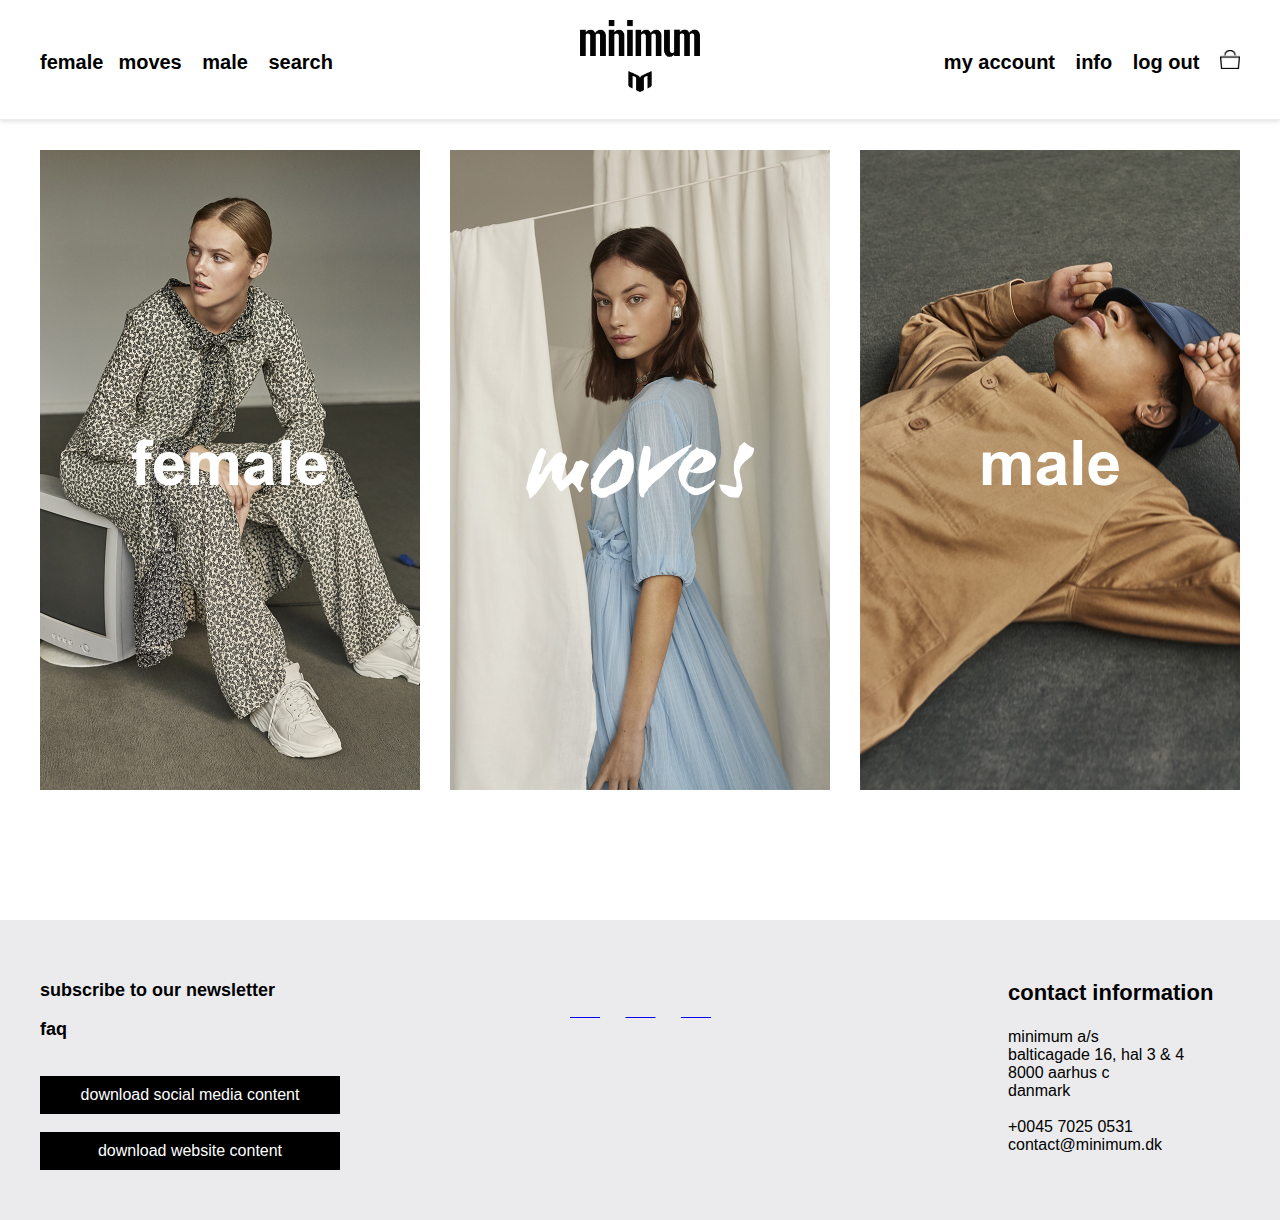
==== commit e20c057c: "testing" ====
--- a/index.html
+++ b/index.html
@@ -2,7 +2,7 @@
 <html lang="en">
 
 <head>
-<link rel="stylesheet" type="text/css" href="Styles/style.css">
+    <link rel="stylesheet" type="text/css" href="Styles/style.css">
 
 </head>
 
@@ -22,8 +22,8 @@
             <div class="frontmenu2"><a href="moves.html"><img src="img/moves.jpg" alt=""></a></div>
             <div class="frontmenu3"><a href="male.html"><img src="img/male.jpg" alt=""></a></div>
         </div>
-        
-         <div id="frontflex2">
+
+        <div id="frontflex2">
             <div class="frontmenu1"><a href="female.html"><img src="img/female_mobil.jpg" alt=""></a></div>
             <div class="frontmenu2"><a href="male.html"><img src="img/moves_mobil.jpg" alt=""></a></div>
             <div class="frontmenu3"><a href="moves.html"><img src="img/male_mobil.jpg" alt=""></a></div>
@@ -34,11 +34,69 @@
     </section>
 
     <footer>
+    
+    <section class="footercontent">
+    <div class="footeritem1">
+       <a href="#">subscribe to our newsletter</a>
+       <br>
+       <br>
+       <a href="faq.html">faq</a>
+       <br>
+       <br>
+       <br class="poof">
+       
+       <a href="" class="poof">
+       <button id="footerbtn">download social media content</button></a> 
+       <br class="poof">
+       <br class="poof">
+       <a href="" class="poof">
+       <button id="footerbtn">download website content</button></a>
+    </div>
+    
+    <div class="footeritem2">
+<div id="some twos" class="poof" style="text-align: center;">
+               <a href="http:\\www.facebook.com" target="_blank"><i class="ill fab fa-facebook-square"></i></a>
+              <a href="http:\\www.instagram.com" target="_blank"> <i class="ill fab fa-instagram"></i></a>
+               <a href="mailto:"> <i class="ill fas fa-envelope" ></i></a>
+                
+
+            </div>
+            
+            <div id="some twos" class="swush" style="text-align: left;">
+               <a href="http:\\www.facebook.com" target="_blank"><i class="ill fab fa-facebook-square"></i></a>
+              <a href="http:\\www.instagram.com" target="_blank"> <i class="ill fab fa-instagram"></i></a>
+               <a href="mailto:"> <i class="ill fas fa-envelope" ></i></a>
+                
+
+            </div>
+    </div>
+    
+    <div id="snot"></div>
+    
+    <div class="footeritem3">
+        
+        <div id="ci2"><p>contact information</p></div>
+         <section id="omitem1">
+                <ul>
+                    <li>minimum a/s</li>
+                    <li>balticagade 16, hal 3 &amp; 4</li>
+                    <li>8000 aarhus c</li>
+                    <li>danmark</li>
+                    <br>
+                    <li>+0045 7025 0531</li>
+                    <li>contact@minimum.dk</li>
+                </ul>
+            </section>
+    </div>
+</section>
+
 
     </footer>
     <script src="js/headerFooter.js"></script>
 
-</body></html>
+</body>
+
+</html>
 
 
 
@@ -97,30 +155,23 @@
 
 
 
+
+
+<!--FOOTER-->
+
 <!--
 
 
-FOOTER
-
-
-
 <section class="footercontent">
-
-            <div class="footeritem1">
-                <p>newsletter</p>
-                <p>faq</p>
-            </div>
-            <div class="footeritem2">
-                <p>socialemedier</p>
-            </div>
-            <div class="footeritem3">
-                <p>contact</p>
-            </div>
-        </section>
-        
+    <div class="footeritem1">
+        <p>newsletter</p>
+        <p>faq</p>
+    </div>
+    <div class="footeritem2">
+        <p>socialemedier</p>
+    </div>
+    <div class="footeritem3">
+        <p>contact</p>
+    </div>
+</section>
 -->
-        
-        
-        
-        
-        
--- a/Styles/style.css
+++ b/Styles/style.css
@@ -236,7 +236,7 @@
 /*FOOTER */
 
 footer {
-    height: 400px;
+    height: 300px;
     background-color: #ebebed;
     color: black;
     padding-top: 60px;
@@ -250,27 +250,71 @@
     width: 1200px;
     margin: auto;
     display: flex;
-    border: blue thin solid;
+    justify-content: space-between;
 }
 
 .footeritem1 {
-    flex: 1;
-    border: red thin solid;
+    flex: 2;
     margin: 0px 20px 0px 0px;
+    width: 33%;
+
+}
+
+.footeritem1 a {
+    font-size: 18px;
+    color: black;
+    text-decoration: none;
+
+    font-weight: 800;
+}
+
+.footeritem1 a:hover {
+    text-decoration: underline;
+}
+
+#footerbtn {
+    color: white;
+    font-size: 16px;
+    background-color: black;
+    border: none;
+    width: 300px;
+    padding: 10px 30px;
+}
+
+  .swush {
+        display: none;
+    }
+
+#twos {
+    margin: auto;
+    text-align: center;
+    margin-top: -200px;
 }
 
 .footeritem2 {
     flex: 1;
-    border: red thin solid;
     margin: 0px 10px 0px 10px;
 }
 
 .footeritem3 {
     flex: 1;
-    border: red thin solid;
-    margin: 0px 0px 0px 20px;
-}
-
+    padding-left: 0px;
+
+}
+
+#ci2 {
+    margin-left: 0;
+}
+
+#ci2 p {
+    font-weight: 800;
+    font-size: 22px;
+    margin-top: 0;
+}
+
+#snot {
+    flex: 1
+}
 
 
 /*LOGIN SCREEN*/
@@ -1012,7 +1056,11 @@
     display: block;
 }
 
-.farvebox2 {
+.farveboxe {
+    display: none;
+}
+
+.panel {
     display: none;
 }
 
@@ -1738,7 +1786,7 @@
         display: none;
     }
 
-    .farvebox2 {
+    .farveboxe {
         display: block;
         margin: auto;
         width: auto;
@@ -1789,39 +1837,132 @@
         margin: 10px;
         display: inline-block;
     }
-    
+
     .picked form {
 
         border-top: thin black solid;
         height: 40px;
 
     }
-    
-        .picked form input {
+
+    .picked form input {
         font-size: 16px;
         height: 30px;
-            text-align: center;
-            margin-top: 4px;
-            
-    }
-    
+        text-align: center;
+        margin-top: 4px;
+        outline: none;
+        -webkit-appearance: none;
+        border: none;
+
+    }
+
     .picked p {
-        margin: 5px 
-
-        
-    }
-    
-    
-    
-    
-    
-    
+        margin: 5px
+    }
+
+
+    footer {
+        height: 300px;
+        background-color: #ebebed;
+        color: black;
+        padding-top: 60px;
+        padding-bottom: 24px;
+        z-index: 2;
+        margin-top: 100px;
+        padding-left: 50px;
+        padding-right: 50px;
+    }
+
+    .footercontent {
+
+        margin: auto;
+        display: flex;
+        justify-content: space-between;
+        width: 100%;
+    }
+
+    .footeritem1 {
+        flex: 2;
+        margin: 0px 20px 0px 0px;
+        width: 33%;
+
+    }
+
+    .footeritem1 a {
+        font-size: 18px;
+        color: black;
+        text-decoration: none;
+
+        font-weight: 800;
+    }
+
+    .footeritem1 a:hover {
+        text-decoration: underline;
+    }
+
+    #footerbtn {
+        color: white;
+        font-size: 16px;
+        background-color: black;
+        border: none;
+        width: 300px;
+        padding: 10px 30px;
+    }
+
+
+    #twos {
+        margin: auto;
+        text-align: center;
+
+    }
+
+    .footeritem2 {
+        flex: 1;
+        margin: 0px 10px 0px 10px;
+    }
+
+    .footeritem3 {
+        flex: 1;
+        padding-left: 0px;
+
+    }
+
+    #ci2 {
+        margin-left: 0;
+    }
+
+    #ci2 p {
+        font-weight: 800;
+        font-size: 18px;
+        margin-top: 0;
+    }
+
+    #snot {
+        flex: 1
+    }
+
+    #omitem1 ul li {
+        font-size: 16px;
+    }
+
+    .ill {
+        font-size: 40px;
+    }
+      .swush {
+        display: none;
+    }
+
+
+
+
+
+
 }
 
 
 
 /*MOBILE*/
-@media screen and (max-width: 768px) {
+@media screen and (max-width: 767px) {
 
     nav {
         width: 100vw;
@@ -2127,30 +2268,159 @@
     #logo {
         display: none;
     }
-    
-    .farvebox2 {
+
+    .farveboxe {
         margin-left: 30px;
         margin-right: 30px;
     }
+
     .picked {
         margin: 5px;
     }
-    
+
     .add {
         width: 100%;
     }
-    
+
     .addd {
         display: block;
         margin-left: 30px;
         margin-right: 30px;
         width: auto;
     }
-    
+
     .productbox {
         flex-direction: column;
     }
 
-
-
-}
+    .productitem1 {
+        order: 2;
+        flex-direction: row;
+        justify-content: space-between;
+        width: 100%;
+        height: auto;
+
+    }
+
+    .productitem1 img {
+        width: 32%;
+        height: 100%;
+    }
+
+    .productitem2 {
+        order: 1;
+        width: 100%;
+        margin-bottom: 5px;
+    }
+
+    .productitem3 {
+        order: 3;
+        margin-top: 10px;
+        width: 100%;
+    }
+
+
+    footer {
+        height: 800px;
+        background-color: #ebebed;
+        color: black;
+        padding-top: 60px;
+        padding-bottom: 24px;
+        z-index: 2;
+        margin-top: 100px;
+        padding-left: 50px;
+        padding-right: 50px;
+    }
+
+    .footercontent {
+
+        margin: auto;
+        display: flex;
+        justify-content: space-between;
+        width: 100%;
+        flex-direction: column;
+    }
+
+    .footeritem1 {
+        flex: 2;
+        margin: 0px 20px 0px 0px;
+        width: 100%;
+
+    }
+
+    .footeritem1 a {
+        font-size: 18px;
+        color: black;
+        text-decoration: none;
+
+        font-weight: 800;
+    }
+
+    .footeritem1 a:hover {
+        text-decoration: underline;
+    }
+
+    #footerbtn {
+        color: white;
+        font-size: 16px;
+        background-color: black;
+        border: none;
+        width: 300px;
+        padding: 10px 30px;
+    }
+
+
+    #twos {
+        margin: auto;
+        text-align: left !important;
+        margin-top: -200px;
+    }
+
+    .footeritem2 {
+        flex: 1;
+        margin: 0px 10px 0px 10px;
+        
+    }
+
+    .footeritem3 {
+        flex: 1;
+        padding-left: 0px;
+        margin-top: 50px;
+
+    }
+
+    #ci2 {
+        margin-left: 0;
+    }
+
+    #ci2 p {
+        font-weight: 800;
+        font-size: 18px;
+        margin-top: 0;
+    }
+
+    #snot {
+        flex: 1
+    }
+
+    #omitem1 ul li {
+        font-size: 16px;
+    }
+
+    .ill {
+        font-size: 40px;
+    }
+
+    .poof {
+        display: none;
+    }
+    
+      .swush {
+        display: block;
+    }
+    
+
+
+
+
+}
--- a/Styles/style.css
+++ b/Styles/style.css
@@ -236,7 +236,7 @@
 /*FOOTER */
 
 footer {
-    height: 400px;
+    height: 300px;
     background-color: #ebebed;
     color: black;
     padding-top: 60px;
@@ -250,27 +250,71 @@
     width: 1200px;
     margin: auto;
     display: flex;
-    border: blue thin solid;
+    justify-content: space-between;
 }
 
 .footeritem1 {
-    flex: 1;
-    border: red thin solid;
+    flex: 2;
     margin: 0px 20px 0px 0px;
+    width: 33%;
+
+}
+
+.footeritem1 a {
+    font-size: 18px;
+    color: black;
+    text-decoration: none;
+
+    font-weight: 800;
+}
+
+.footeritem1 a:hover {
+    text-decoration: underline;
+}
+
+#footerbtn {
+    color: white;
+    font-size: 16px;
+    background-color: black;
+    border: none;
+    width: 300px;
+    padding: 10px 30px;
+}
+
+  .swush {
+        display: none;
+    }
+
+#twos {
+    margin: auto;
+    text-align: center;
+    margin-top: -200px;
 }
 
 .footeritem2 {
     flex: 1;
-    border: red thin solid;
     margin: 0px 10px 0px 10px;
 }
 
 .footeritem3 {
     flex: 1;
-    border: red thin solid;
-    margin: 0px 0px 0px 20px;
-}
-
+    padding-left: 0px;
+
+}
+
+#ci2 {
+    margin-left: 0;
+}
+
+#ci2 p {
+    font-weight: 800;
+    font-size: 22px;
+    margin-top: 0;
+}
+
+#snot {
+    flex: 1
+}
 
 
 /*LOGIN SCREEN*/
@@ -1012,7 +1056,11 @@
     display: block;
 }
 
-.farvebox2 {
+.farveboxe {
+    display: none;
+}
+
+.panel {
     display: none;
 }
 
@@ -1738,7 +1786,7 @@
         display: none;
     }
 
-    .farvebox2 {
+    .farveboxe {
         display: block;
         margin: auto;
         width: auto;
@@ -1789,39 +1837,132 @@
         margin: 10px;
         display: inline-block;
     }
-    
+
     .picked form {
 
         border-top: thin black solid;
         height: 40px;
 
     }
-    
-        .picked form input {
+
+    .picked form input {
         font-size: 16px;
         height: 30px;
-            text-align: center;
-            margin-top: 4px;
-            
-    }
-    
+        text-align: center;
+        margin-top: 4px;
+        outline: none;
+        -webkit-appearance: none;
+        border: none;
+
+    }
+
     .picked p {
-        margin: 5px 
-
-        
-    }
-    
-    
-    
-    
-    
-    
+        margin: 5px
+    }
+
+
+    footer {
+        height: 300px;
+        background-color: #ebebed;
+        color: black;
+        padding-top: 60px;
+        padding-bottom: 24px;
+        z-index: 2;
+        margin-top: 100px;
+        padding-left: 50px;
+        padding-right: 50px;
+    }
+
+    .footercontent {
+
+        margin: auto;
+        display: flex;
+        justify-content: space-between;
+        width: 100%;
+    }
+
+    .footeritem1 {
+        flex: 2;
+        margin: 0px 20px 0px 0px;
+        width: 33%;
+
+    }
+
+    .footeritem1 a {
+        font-size: 18px;
+        color: black;
+        text-decoration: none;
+
+        font-weight: 800;
+    }
+
+    .footeritem1 a:hover {
+        text-decoration: underline;
+    }
+
+    #footerbtn {
+        color: white;
+        font-size: 16px;
+        background-color: black;
+        border: none;
+        width: 300px;
+        padding: 10px 30px;
+    }
+
+
+    #twos {
+        margin: auto;
+        text-align: center;
+
+    }
+
+    .footeritem2 {
+        flex: 1;
+        margin: 0px 10px 0px 10px;
+    }
+
+    .footeritem3 {
+        flex: 1;
+        padding-left: 0px;
+
+    }
+
+    #ci2 {
+        margin-left: 0;
+    }
+
+    #ci2 p {
+        font-weight: 800;
+        font-size: 18px;
+        margin-top: 0;
+    }
+
+    #snot {
+        flex: 1
+    }
+
+    #omitem1 ul li {
+        font-size: 16px;
+    }
+
+    .ill {
+        font-size: 40px;
+    }
+      .swush {
+        display: none;
+    }
+
+
+
+
+
+
 }
 
 
 
 /*MOBILE*/
-@media screen and (max-width: 768px) {
+@media screen and (max-width: 767px) {
 
     nav {
         width: 100vw;
@@ -2127,30 +2268,159 @@
     #logo {
         display: none;
     }
-    
-    .farvebox2 {
+
+    .farveboxe {
         margin-left: 30px;
         margin-right: 30px;
     }
+
     .picked {
         margin: 5px;
     }
-    
+
     .add {
         width: 100%;
     }
-    
+
     .addd {
         display: block;
         margin-left: 30px;
         margin-right: 30px;
         width: auto;
     }
-    
+
     .productbox {
         flex-direction: column;
     }
 
-
-
-}
+    .productitem1 {
+        order: 2;
+        flex-direction: row;
+        justify-content: space-between;
+        width: 100%;
+        height: auto;
+
+    }
+
+    .productitem1 img {
+        width: 32%;
+        height: 100%;
+    }
+
+    .productitem2 {
+        order: 1;
+        width: 100%;
+        margin-bottom: 5px;
+    }
+
+    .productitem3 {
+        order: 3;
+        margin-top: 10px;
+        width: 100%;
+    }
+
+
+    footer {
+        height: 800px;
+        background-color: #ebebed;
+        color: black;
+        padding-top: 60px;
+        padding-bottom: 24px;
+        z-index: 2;
+        margin-top: 100px;
+        padding-left: 50px;
+        padding-right: 50px;
+    }
+
+    .footercontent {
+
+        margin: auto;
+        display: flex;
+        justify-content: space-between;
+        width: 100%;
+        flex-direction: column;
+    }
+
+    .footeritem1 {
+        flex: 2;
+        margin: 0px 20px 0px 0px;
+        width: 100%;
+
+    }
+
+    .footeritem1 a {
+        font-size: 18px;
+        color: black;
+        text-decoration: none;
+
+        font-weight: 800;
+    }
+
+    .footeritem1 a:hover {
+        text-decoration: underline;
+    }
+
+    #footerbtn {
+        color: white;
+        font-size: 16px;
+        background-color: black;
+        border: none;
+        width: 300px;
+        padding: 10px 30px;
+    }
+
+
+    #twos {
+        margin: auto;
+        text-align: left !important;
+        margin-top: -200px;
+    }
+
+    .footeritem2 {
+        flex: 1;
+        margin: 0px 10px 0px 10px;
+        
+    }
+
+    .footeritem3 {
+        flex: 1;
+        padding-left: 0px;
+        margin-top: 50px;
+
+    }
+
+    #ci2 {
+        margin-left: 0;
+    }
+
+    #ci2 p {
+        font-weight: 800;
+        font-size: 18px;
+        margin-top: 0;
+    }
+
+    #snot {
+        flex: 1
+    }
+
+    #omitem1 ul li {
+        font-size: 16px;
+    }
+
+    .ill {
+        font-size: 40px;
+    }
+
+    .poof {
+        display: none;
+    }
+    
+      .swush {
+        display: block;
+    }
+    
+
+
+
+
+}
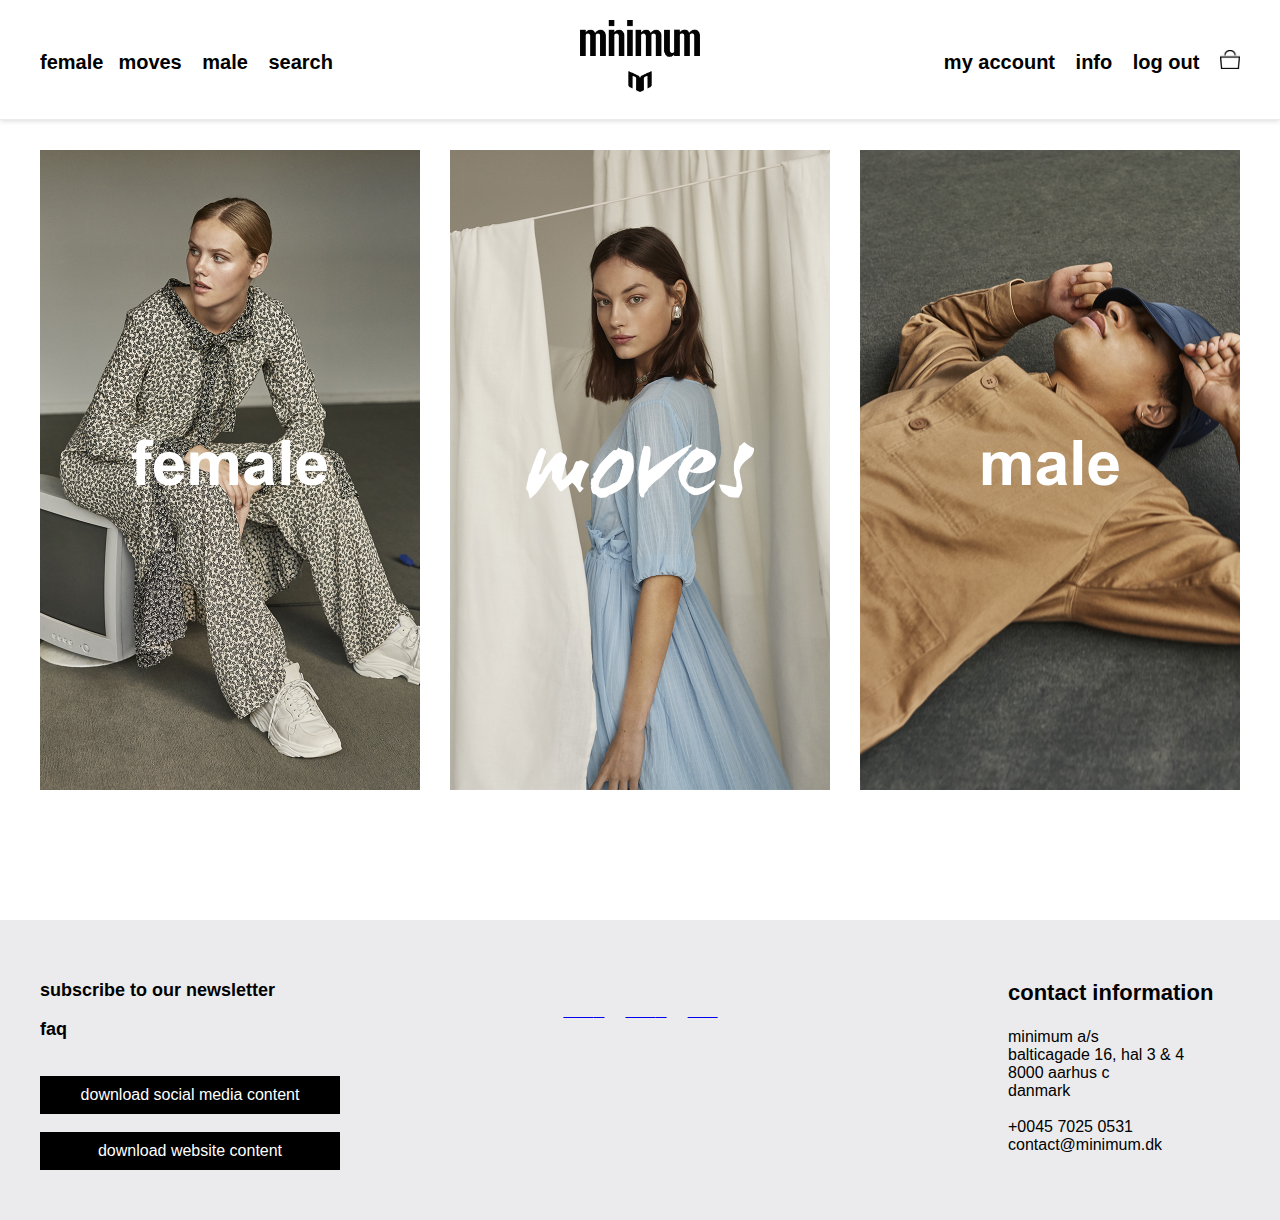
==== commit e45c1309: "ff20" ====
--- a/index.html
+++ b/index.html
@@ -34,62 +34,6 @@
     </section>
 
     <footer>
-    
-    <section class="footercontent">
-    <div class="footeritem1">
-       <a href="#">subscribe to our newsletter</a>
-       <br>
-       <br>
-       <a href="faq.html">faq</a>
-       <br>
-       <br>
-       <br class="poof">
-       
-       <a href="" class="poof">
-       <button id="footerbtn">download social media content</button></a> 
-       <br class="poof">
-       <br class="poof">
-       <a href="" class="poof">
-       <button id="footerbtn">download website content</button></a>
-    </div>
-    
-    <div class="footeritem2">
-<div id="some twos" class="poof" style="text-align: center;">
-               <a href="http:\\www.facebook.com" target="_blank"><i class="ill fab fa-facebook-square"></i></a>
-              <a href="http:\\www.instagram.com" target="_blank"> <i class="ill fab fa-instagram"></i></a>
-               <a href="mailto:"> <i class="ill fas fa-envelope" ></i></a>
-                
-
-            </div>
-            
-            <div id="some twos" class="swush" style="text-align: left;">
-               <a href="http:\\www.facebook.com" target="_blank"><i class="ill fab fa-facebook-square"></i></a>
-              <a href="http:\\www.instagram.com" target="_blank"> <i class="ill fab fa-instagram"></i></a>
-               <a href="mailto:"> <i class="ill fas fa-envelope" ></i></a>
-                
-
-            </div>
-    </div>
-    
-    <div id="snot"></div>
-    
-    <div class="footeritem3">
-        
-        <div id="ci2"><p>contact information</p></div>
-         <section id="omitem1">
-                <ul>
-                    <li>minimum a/s</li>
-                    <li>balticagade 16, hal 3 &amp; 4</li>
-                    <li>8000 aarhus c</li>
-                    <li>danmark</li>
-                    <br>
-                    <li>+0045 7025 0531</li>
-                    <li>contact@minimum.dk</li>
-                </ul>
-            </section>
-    </div>
-</section>
-
 
     </footer>
     <script src="js/headerFooter.js"></script>
@@ -161,17 +105,87 @@
 
 <!--
 
+        <section class="footercontent">
+            <div class="footeritem1">
+                <a href="#">subscribe to our newsletter</a>
+                <br>
+                <br>
+                <a href="faq.html">faq</a>
+                <br>
+                <br>
+                <br class="poof">
 
-<section class="footercontent">
-    <div class="footeritem1">
-        <p>newsletter</p>
-        <p>faq</p>
-    </div>
-    <div class="footeritem2">
-        <p>socialemedier</p>
-    </div>
-    <div class="footeritem3">
-        <p>contact</p>
-    </div>
-</section>
+                <a href="" class="poof">
+                    <button id="footerbtn">download social media content</button></a>
+                <br class="poof">
+                <br class="poof">
+                <a href="" class="poof">
+                    <button id="footerbtn">download website content</button></a>
+            </div>
+
+            <div class="footeritem2">
+                <div id="some twos" class="poof" style="text-align: center;">
+                    <a href="http:\\www.facebook.com" target="_blank">
+                        <i class="ill fab fa-facebook-square">
+
+                        </i>
+                    </a>
+                    <a href="http:\\www.instagram.com" target="_blank">
+
+                        <i class="ill fab fa-instagram">
+
+                        </i>
+                    </a>
+                    <a href="mailto:">
+                        <i class="ill fas fa-envelope">
+
+                        </i>
+                    </a>
+
+
+                </div>
+
+                <div id="some twos" class="swush" style="text-align: center;">
+
+                    <a href="http:\\www.facebook.com" target="_blank">
+                        <i class="ill fab fa-facebook-square">
+                        </i>
+                    </a>
+
+                    <a href="http:\\www.instagram.com" target="_blank">
+                        <i class="ill fab fa-instagram">
+                        </i>
+                    </a>
+
+                    <a href="mailto:">
+                        <i class="ill fas fa-envelope">
+                        </i>
+                    </a>
+
+
+                </div>
+            </div>
+
+            <div id="snot"></div>
+
+            <div class="footeritem3">
+
+                <div id="ci2">
+                    <p>contact information</p>
+                </div>
+                <section id="omitem1">
+                    <ul>
+                        <li>minimum a/s</li>
+                        <li>balticagade 16, hal 3 &amp; 4</li>
+                        <li>8000 aarhus c</li>
+                        <li>danmark</li>
+                        <br>
+                        <li>+0045 7025 0531</li>
+                        <li>contact@minimum.dk</li>
+                    </ul>
+                </section>
+            </div>
+        </section>
+
+
 -->
--- a/Styles/style.css
+++ b/Styles/style.css
@@ -288,7 +288,7 @@
 #twos {
     margin: auto;
     text-align: center;
-    margin-top: -200px;
+
 }
 
 .footeritem2 {
@@ -447,6 +447,13 @@
 /*SIDEBAR Male / female / moves*/
 
 .sidenav {
+    height: 80%;
+    width: 200px;
+    position: absolute;
+    z-index: 1;
+}
+
+.sidenav1 {
     height: 80%;
     width: 200px;
     position: absolute;
@@ -1919,6 +1926,11 @@
     .footeritem2 {
         flex: 1;
         margin: 0px 10px 0px 10px;
+
+    }
+    
+    .footeritem2 a {
+        text-decoration: none;
     }
 
     .footeritem3 {
@@ -1946,12 +1958,19 @@
     }
 
     .ill {
-        font-size: 40px;
+        font-size: 30px;
+        margin-right: 6%;
     }
       .swush {
         display: none;
     }
 
+
+    
+    .sidenav1 {
+        display: none;
+    }
+    
 
 
 
@@ -2321,13 +2340,13 @@
 
 
     footer {
-        height: 800px;
+        height: 500px;
         background-color: #ebebed;
         color: black;
         padding-top: 60px;
         padding-bottom: 24px;
         z-index: 2;
-        margin-top: 100px;
+        margin-top: 50px;
         padding-left: 50px;
         padding-right: 50px;
     }
@@ -2339,6 +2358,7 @@
         justify-content: space-between;
         width: 100%;
         flex-direction: column;
+        text-align: center;
     }
 
     .footeritem1 {
@@ -2420,7 +2440,144 @@
     }
     
 
-
-
-
-}
+#phcontent {
+    text-align: left;
+}
+
+table {
+    margin-top: 30px;
+}
+
+tr {
+    width: 100%;
+    margin-left: 0px;
+}
+
+th {
+    width: 11%;
+    padding-bottom: 10px;
+}
+
+td {
+    padding-bottom: 5px;
+}
+
+.mereplads {
+    width: 25%;
+}
+
+.mindreplads {
+    widows: 15%;
+}
+    
+    .picked form input {
+        width: 30px;
+        text-align: center;
+    }
+    
+    .checkoutbox {
+        display: flex;
+        flex-direction: row;
+        border: gray 2px solid;
+        position: relative;
+        padding-top: 30px;
+        padding-bottom: 30px;
+        flex-wrap: wrap;
+    }
+    
+    .checkoutitem p {
+text-align: left;
+        
+        
+        
+        font-size: 20px;
+        margin: 5px;
+            
+    } 
+    
+    
+    
+    .checkoutitem {
+        flex:none;
+        display: inline-block;
+
+    }
+    
+    .checkoutitem img{
+        width: 30%;
+        margin-left: 10px;
+        margin-right: 0;
+        display: inline-block;
+    } 
+    
+    .checkoutbox:first-child {
+         width: 30%!important;
+    }
+    
+    .checkoutitem form input{
+        display: block;
+
+        margin-left: 10px;
+        border: black thin solid;
+        padding: 10px 20px;
+        font-size: 16px;
+        
+    }
+    
+    .checkoutitem form {
+       margin-top: 10px;
+        margin-bottom: 10px;
+        
+    }
+    
+    .titi {
+        position: absolute;
+        top: 5px;
+        right: 10px;
+    }
+    
+    .mik {
+        display: block;
+
+    }
+    
+    .flexflex {
+        display: flex;
+        box-sizing: border-box;
+        flex-wrap: wrap;
+        border: black thin solid;
+        width: 90%;
+        margin: auto;
+        height: 370px;
+        flex-direction: column;
+        padding: 20px;
+        margin-bottom: 30px;
+    }
+    .slik {
+        width: 100%;
+    }
+    
+    .flexflex img{
+        width: 50%;
+        height: auto;
+    }
+    
+    .flexflex p{
+        font-weight: 800;
+        font-size: 20px;
+    }
+    
+    .flexflex {
+        
+    }
+    
+    .flexflex {
+        
+    }
+    
+    .chkout {
+        margin: 0;
+    }
+
+
+}
--- a/Styles/style.css
+++ b/Styles/style.css
@@ -288,7 +288,7 @@
 #twos {
     margin: auto;
     text-align: center;
-    margin-top: -200px;
+
 }
 
 .footeritem2 {
@@ -447,6 +447,13 @@
 /*SIDEBAR Male / female / moves*/
 
 .sidenav {
+    height: 80%;
+    width: 200px;
+    position: absolute;
+    z-index: 1;
+}
+
+.sidenav1 {
     height: 80%;
     width: 200px;
     position: absolute;
@@ -1919,6 +1926,11 @@
     .footeritem2 {
         flex: 1;
         margin: 0px 10px 0px 10px;
+
+    }
+    
+    .footeritem2 a {
+        text-decoration: none;
     }
 
     .footeritem3 {
@@ -1946,12 +1958,19 @@
     }
 
     .ill {
-        font-size: 40px;
+        font-size: 30px;
+        margin-right: 6%;
     }
       .swush {
         display: none;
     }
 
+
+    
+    .sidenav1 {
+        display: none;
+    }
+    
 
 
 
@@ -2321,13 +2340,13 @@
 
 
     footer {
-        height: 800px;
+        height: 500px;
         background-color: #ebebed;
         color: black;
         padding-top: 60px;
         padding-bottom: 24px;
         z-index: 2;
-        margin-top: 100px;
+        margin-top: 50px;
         padding-left: 50px;
         padding-right: 50px;
     }
@@ -2339,6 +2358,7 @@
         justify-content: space-between;
         width: 100%;
         flex-direction: column;
+        text-align: center;
     }
 
     .footeritem1 {
@@ -2420,7 +2440,144 @@
     }
     
 
-
-
-
-}
+#phcontent {
+    text-align: left;
+}
+
+table {
+    margin-top: 30px;
+}
+
+tr {
+    width: 100%;
+    margin-left: 0px;
+}
+
+th {
+    width: 11%;
+    padding-bottom: 10px;
+}
+
+td {
+    padding-bottom: 5px;
+}
+
+.mereplads {
+    width: 25%;
+}
+
+.mindreplads {
+    widows: 15%;
+}
+    
+    .picked form input {
+        width: 30px;
+        text-align: center;
+    }
+    
+    .checkoutbox {
+        display: flex;
+        flex-direction: row;
+        border: gray 2px solid;
+        position: relative;
+        padding-top: 30px;
+        padding-bottom: 30px;
+        flex-wrap: wrap;
+    }
+    
+    .checkoutitem p {
+text-align: left;
+        
+        
+        
+        font-size: 20px;
+        margin: 5px;
+            
+    } 
+    
+    
+    
+    .checkoutitem {
+        flex:none;
+        display: inline-block;
+
+    }
+    
+    .checkoutitem img{
+        width: 30%;
+        margin-left: 10px;
+        margin-right: 0;
+        display: inline-block;
+    } 
+    
+    .checkoutbox:first-child {
+         width: 30%!important;
+    }
+    
+    .checkoutitem form input{
+        display: block;
+
+        margin-left: 10px;
+        border: black thin solid;
+        padding: 10px 20px;
+        font-size: 16px;
+        
+    }
+    
+    .checkoutitem form {
+       margin-top: 10px;
+        margin-bottom: 10px;
+        
+    }
+    
+    .titi {
+        position: absolute;
+        top: 5px;
+        right: 10px;
+    }
+    
+    .mik {
+        display: block;
+
+    }
+    
+    .flexflex {
+        display: flex;
+        box-sizing: border-box;
+        flex-wrap: wrap;
+        border: black thin solid;
+        width: 90%;
+        margin: auto;
+        height: 370px;
+        flex-direction: column;
+        padding: 20px;
+        margin-bottom: 30px;
+    }
+    .slik {
+        width: 100%;
+    }
+    
+    .flexflex img{
+        width: 50%;
+        height: auto;
+    }
+    
+    .flexflex p{
+        font-weight: 800;
+        font-size: 20px;
+    }
+    
+    .flexflex {
+        
+    }
+    
+    .flexflex {
+        
+    }
+    
+    .chkout {
+        margin: 0;
+    }
+
+
+}
